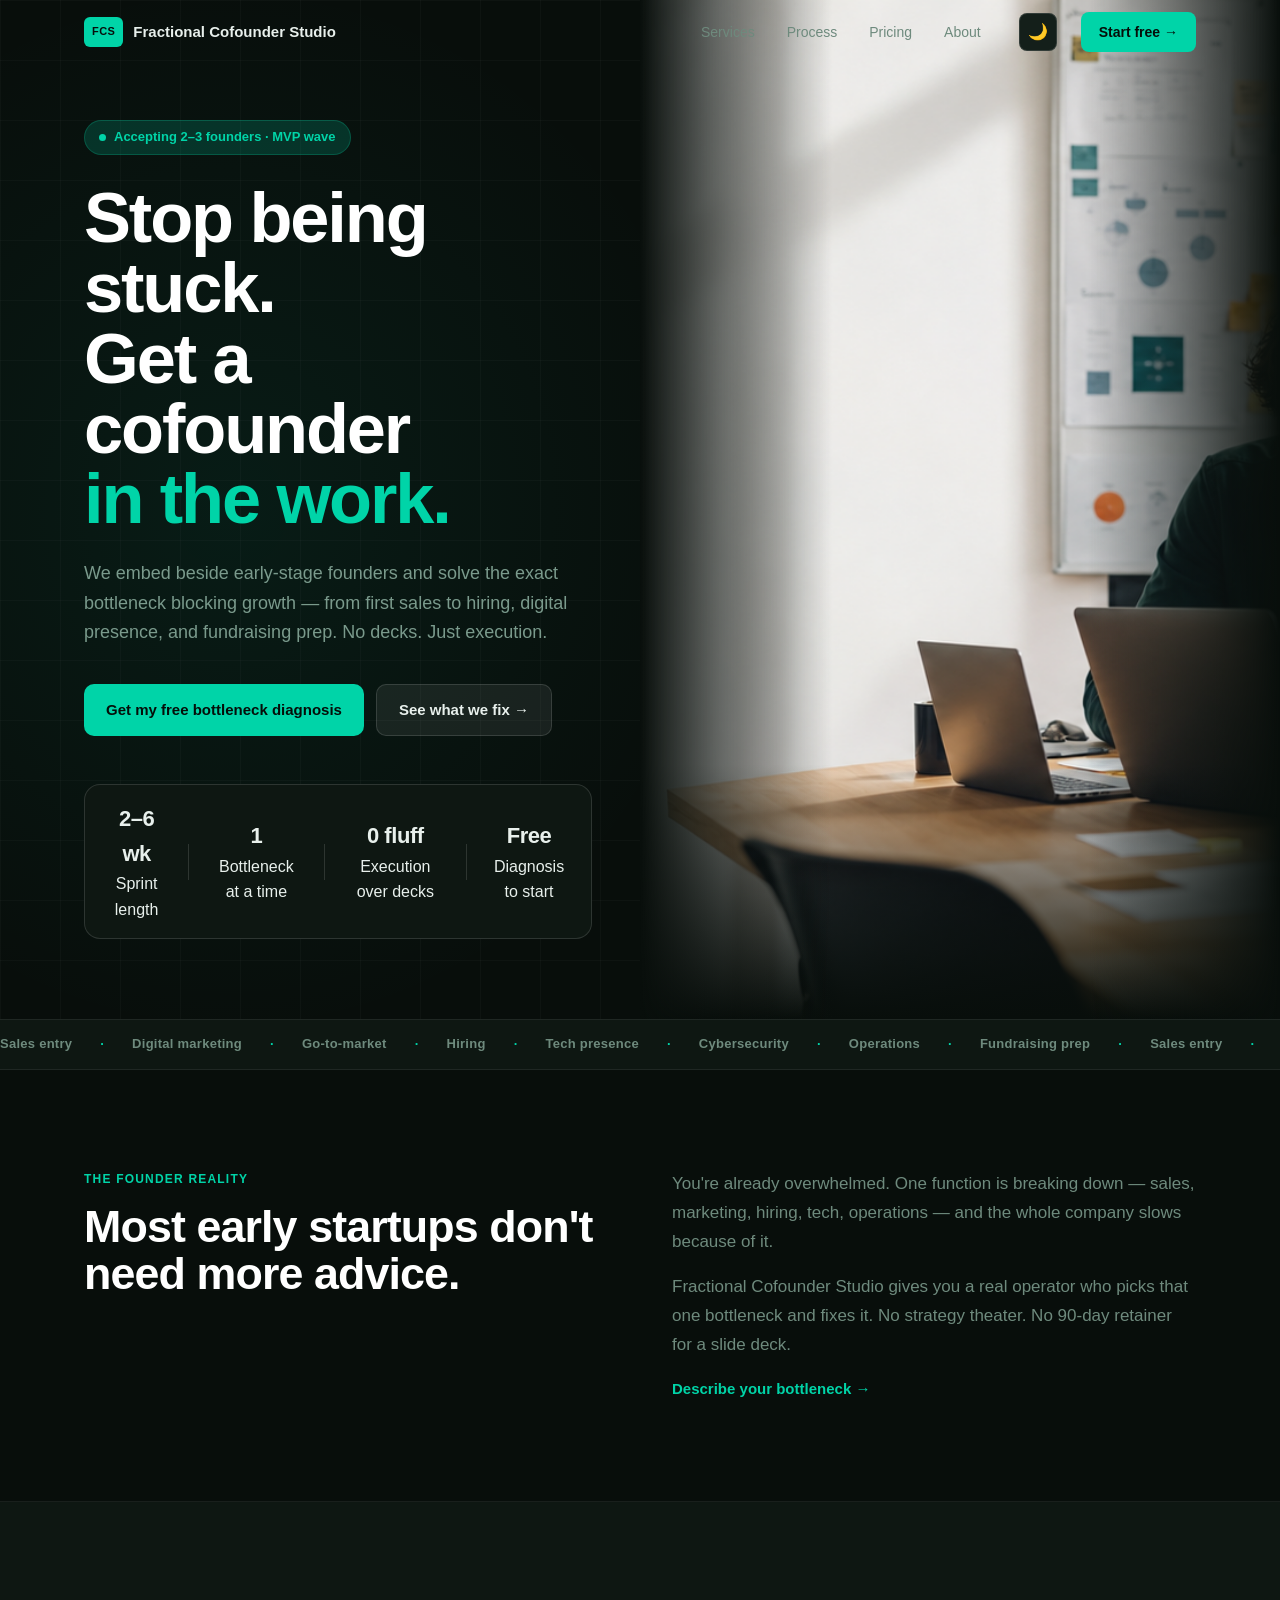
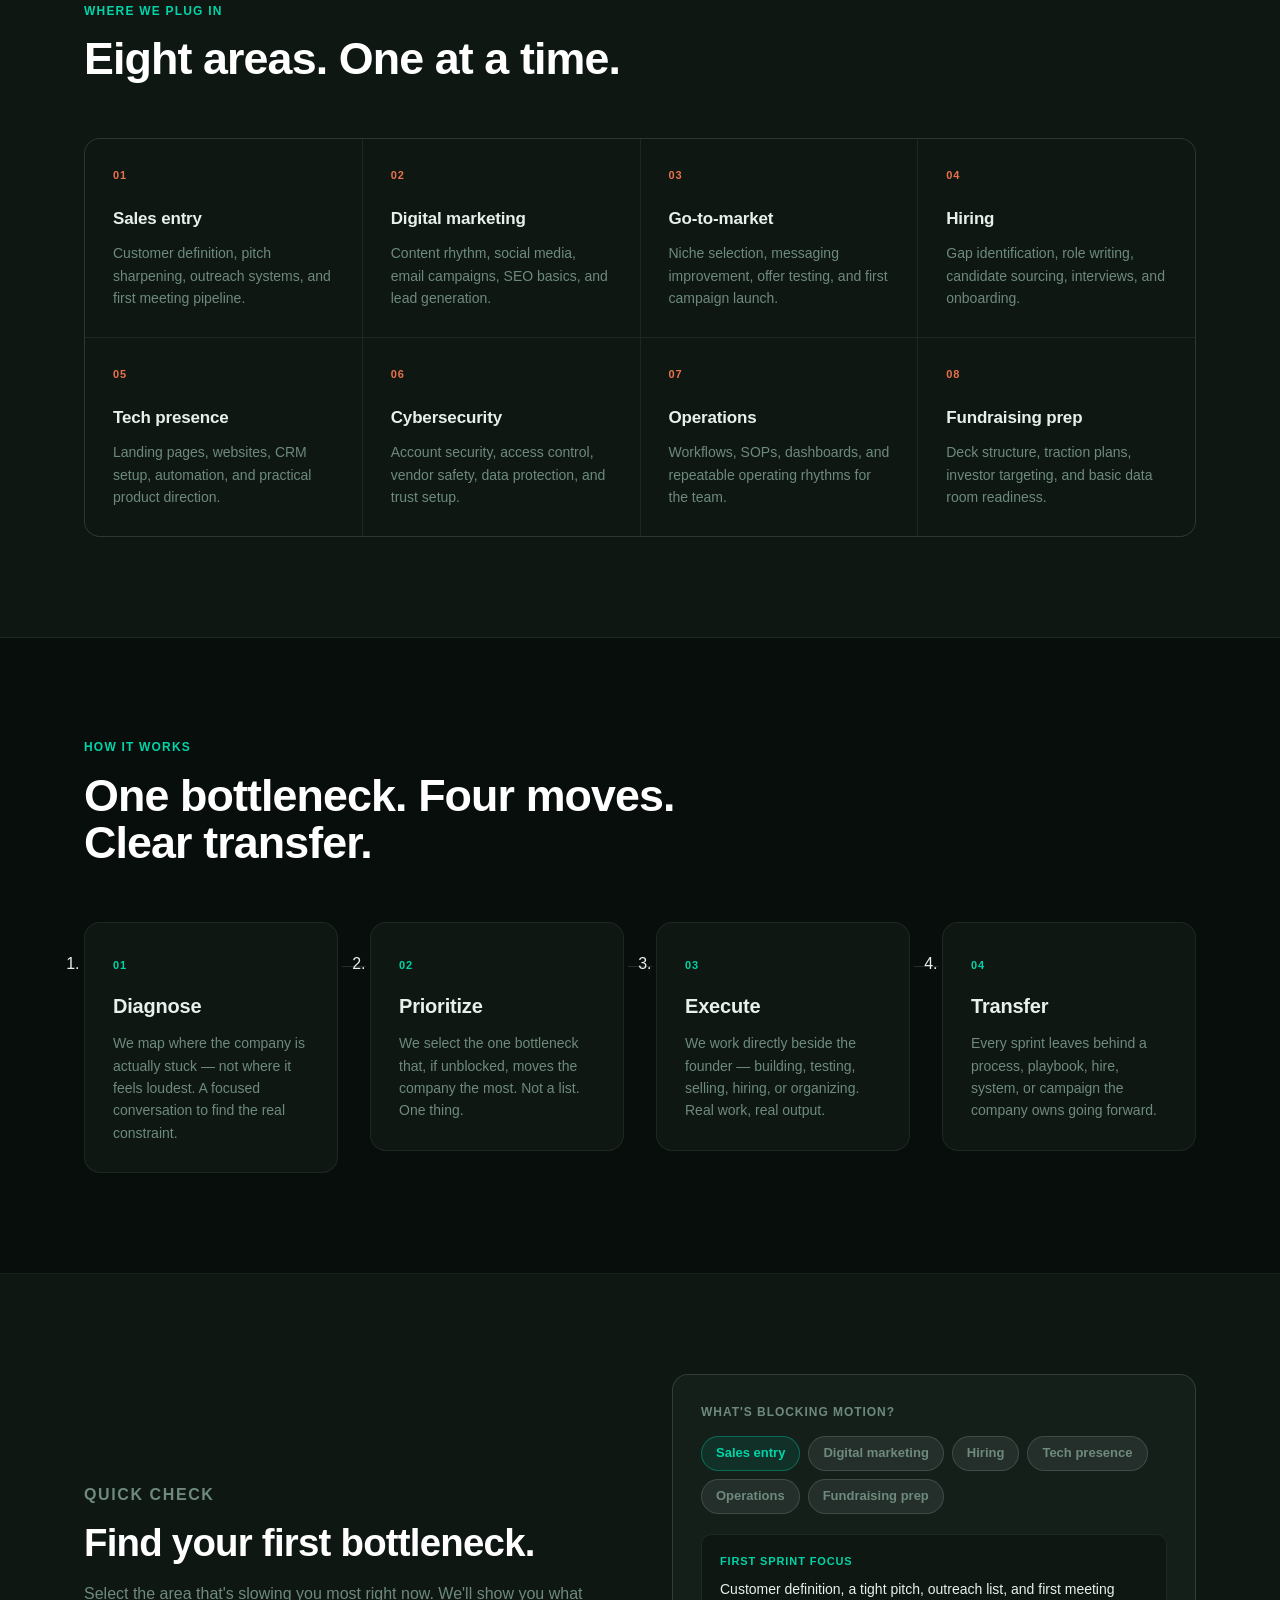
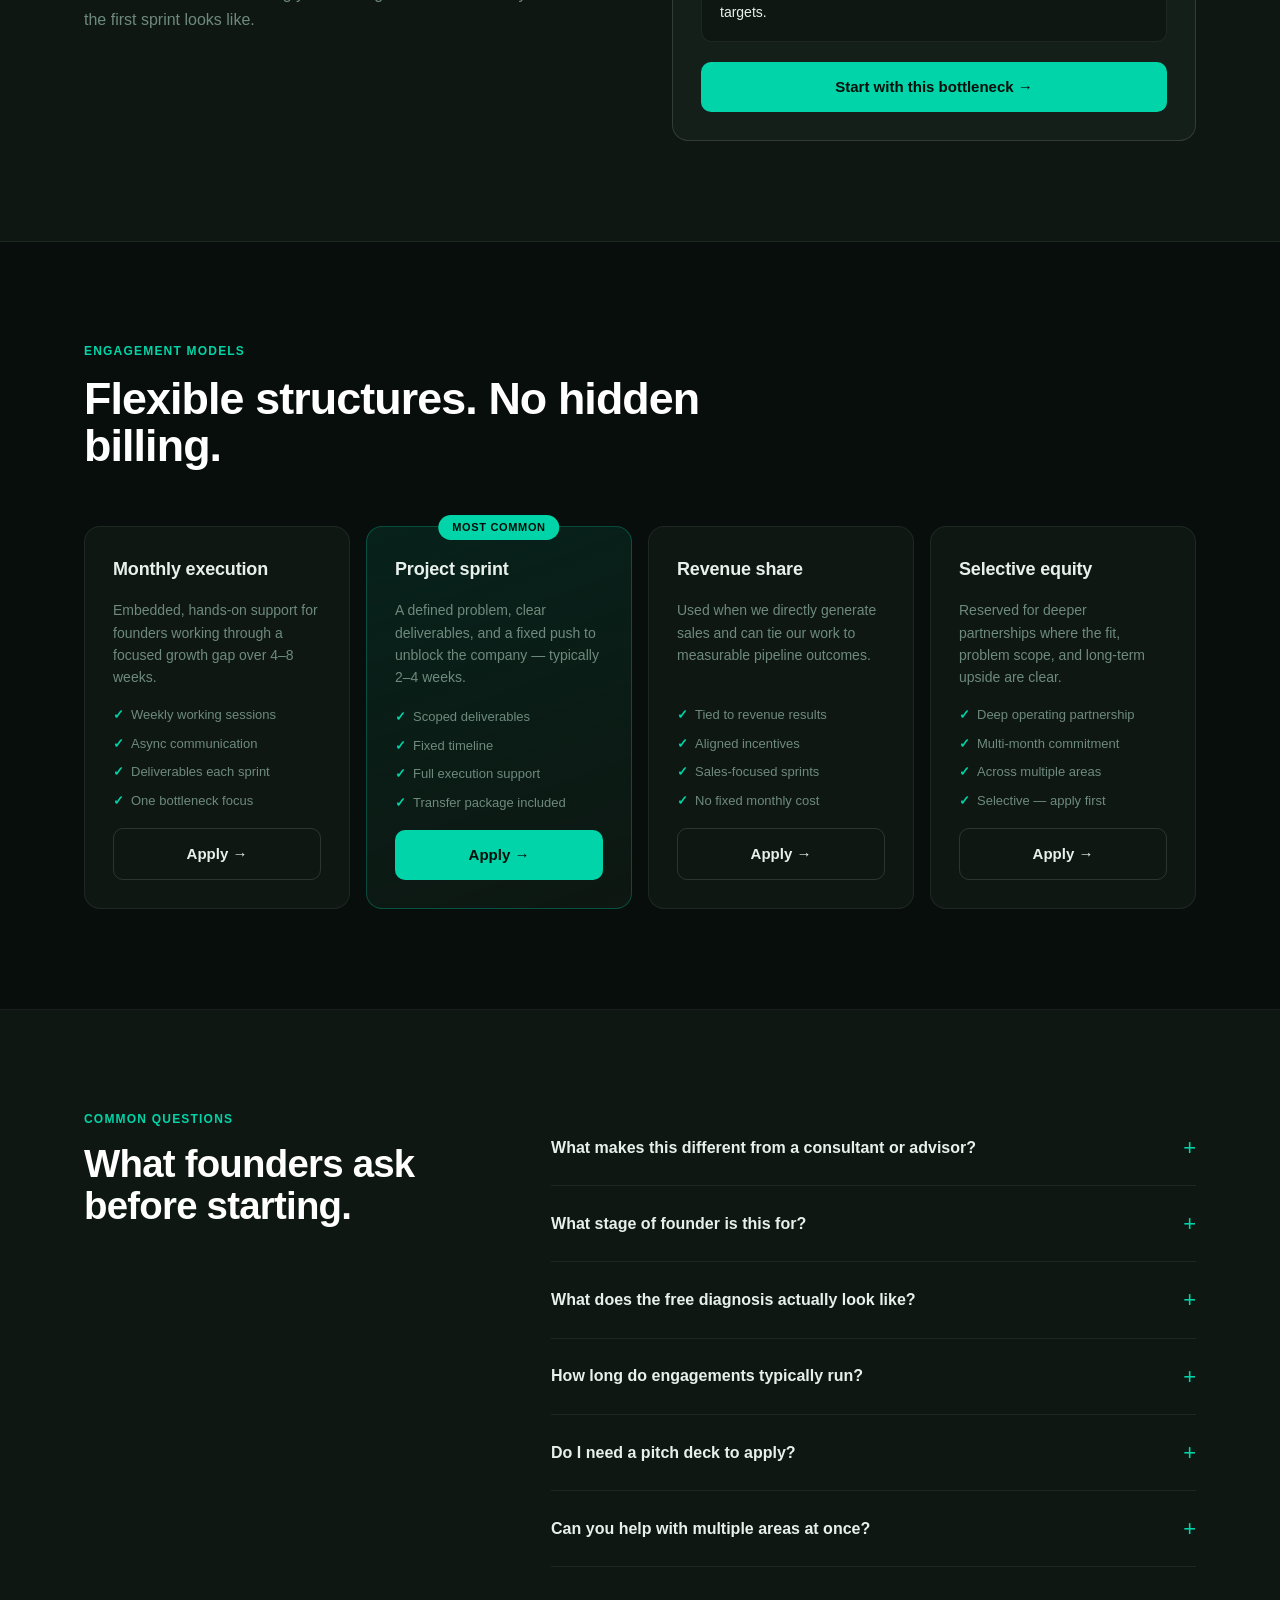
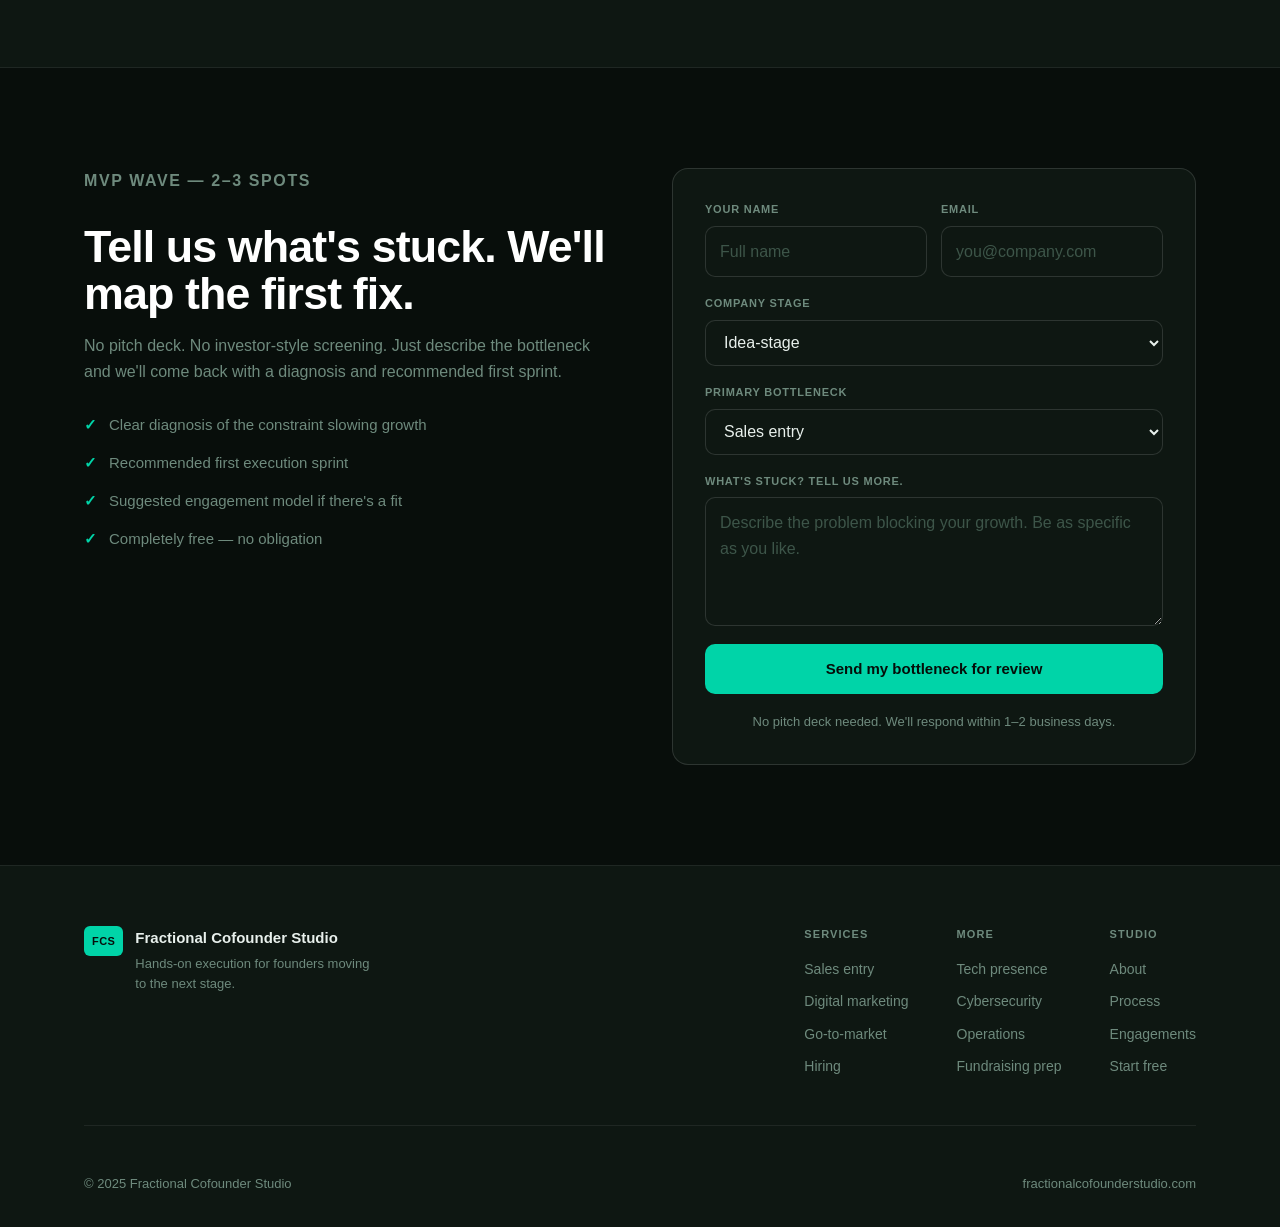
==== index.html @ 3fa6ebb7 "Initial launch: Fractional Cofounder Studio website Full site with dark/light theme, scroll animatio" ====
<!doctype html>
<html lang="en" data-theme="">
  <head>
    <meta charset="utf-8" />
    <meta name="viewport" content="width=device-width, initial-scale=1" />
    <title>Fractional Cofounder Studio | Hands-On Startup Execution Partner</title>
    <meta name="description" content="Fractional Cofounder Studio helps idea-stage, pre-seed, and seed founders solve growth bottlenecks through hands-on execution in sales, marketing, hiring, tech, operations, cybersecurity, and fundraising." />
    <meta name="robots" content="index, follow" />
    <link rel="canonical" href="https://fractionalcofounderstudio.com/" />

    <!-- Security meta tags -->
    <meta http-equiv="X-Content-Type-Options" content="nosniff" />
    <meta name="referrer" content="strict-origin-when-cross-origin" />
    <meta http-equiv="Content-Security-Policy" content="
      default-src 'self';
      script-src 'self' 'unsafe-inline' https://www.googletagmanager.com https://www.google-analytics.com;
      style-src  'self' 'unsafe-inline' https://fonts.googleapis.com;
      font-src   'self' https://fonts.gstatic.com;
      img-src    'self' data: https://www.google-analytics.com;
      connect-src 'self' https://formspree.io https://www.google-analytics.com;
      frame-ancestors 'none';
    " />

    <!-- Open Graph -->
    <meta property="og:type"        content="website" />
    <meta property="og:title"       content="Fractional Cofounder Studio | Hands-On Startup Execution Partner" />
    <meta property="og:description" content="A temporary cofounder-style operator for early-stage founders who need hands-on help solving the bottleneck blocking growth." />
    <meta property="og:url"         content="https://fractionalcofounderstudio.com/" />
    <meta property="og:image"       content="https://fractionalcofounderstudio.com/assets/hero-founder-operator.png" />
    <meta name="twitter:card"       content="summary_large_image" />

    <!-- Google Analytics — replace G-XXXXXXXXXX with your Measurement ID -->
    <script async src="https://www.googletagmanager.com/gtag/js?id=G-XXXXXXXXXX"></script>
    <script>
      window.dataLayer = window.dataLayer || [];
      function gtag(){ dataLayer.push(arguments); }
      gtag("js", new Date());
      gtag("config", "G-XXXXXXXXXX", { anonymize_ip: true });
    </script>

    <link rel="preconnect" href="https://fonts.googleapis.com" />
    <link rel="preconnect" href="https://fonts.gstatic.com" crossorigin />
    <link href="https://fonts.googleapis.com/css2?family=Inter:wght@400;500;600;700;800;900&display=swap" rel="stylesheet" />
    <link rel="stylesheet" href="css/styles.css" />

    <!-- Structured data -->
    <script type="application/ld+json">
    {
      "@context": "https://schema.org",
      "@type": "ProfessionalService",
      "name": "Fractional Cofounder Studio",
      "description": "Hands-on execution partner for idea-stage, pre-seed, and seed-stage founders.",
      "url": "https://fractionalcofounderstudio.com/",
      "areaServed": "Global",
      "serviceType": ["Fractional cofounder support","Startup sales execution","Go-to-market strategy","Startup hiring support","Digital marketing","Startup operations","Fundraising preparation"]
    }
    </script>
  </head>
  <body>

    <!-- NAV -->
    <header class="nav" id="nav">
      <div class="nav-inner">
        <a class="logo" href="#top" aria-label="Fractional Cofounder Studio home">
          <span class="logo-mark" aria-hidden="true">FCS</span>
          <span class="logo-text">Fractional Cofounder Studio</span>
        </a>
        <nav class="nav-links" aria-label="Primary navigation">
          <a href="#services">Services</a>
          <a href="#process">Process</a>
          <a href="#pricing">Pricing</a>
          <a href="about.html">About</a>
        </nav>
        <button class="theme-toggle" id="theme-toggle" aria-label="Toggle dark/light mode" title="Toggle dark/light mode">
          <span class="theme-icon-dark" aria-hidden="true">🌙</span>
          <span class="theme-icon-light" aria-hidden="true">☀️</span>
        </button>
        <a class="nav-cta" href="#intake">Start free →</a>
        <button class="burger" aria-label="Open menu" aria-expanded="false" aria-controls="drawer">
          <span></span><span></span>
        </button>
      </div>
    </header>

    <nav class="drawer" id="drawer" aria-label="Mobile navigation">
      <a href="#services">Services</a>
      <a href="#process">Process</a>
      <a href="#pricing">Pricing</a>
      <a href="about.html">About</a>
      <a href="#intake" class="drawer-cta">Get free diagnosis →</a>
    </nav>

    <main id="top">

      <!-- HERO -->
      <section class="hero">
        <div class="hero-bg" aria-hidden="true"></div>
        <div class="hero-grid-lines" aria-hidden="true"></div>
        <div class="hero-inner">
          <div class="hero-badge reveal">
            <span class="badge-dot" aria-hidden="true"></span>
            Accepting 2–3 founders · MVP wave
          </div>
          <h1 class="hero-h1 reveal">
            Stop being stuck.<br />
            Get a cofounder<br />
            <span class="h1-accent">in the work.</span>
          </h1>
          <p class="hero-sub reveal">
            We embed beside early-stage founders and solve the exact bottleneck blocking growth — from first sales to hiring, digital presence, and fundraising prep. No decks. Just execution.
          </p>
          <div class="hero-actions reveal">
            <a class="btn btn-primary" href="#intake">Get my free bottleneck diagnosis</a>
            <a class="btn btn-ghost" href="#services">See what we fix →</a>
          </div>
          <dl class="hero-stats reveal">
            <div class="stat">
              <dt><strong>2–6 wk</strong></dt>
              <dd>Sprint length</dd>
            </div>
            <div class="stat-divider" aria-hidden="true"></div>
            <div class="stat">
              <dt><strong>1</strong></dt>
              <dd>Bottleneck at a time</dd>
            </div>
            <div class="stat-divider" aria-hidden="true"></div>
            <div class="stat">
              <dt><strong>0 fluff</strong></dt>
              <dd>Execution over decks</dd>
            </div>
            <div class="stat-divider" aria-hidden="true"></div>
            <div class="stat">
              <dt><strong>Free</strong></dt>
              <dd>Diagnosis to start</dd>
            </div>
          </dl>
        </div>
        <div class="hero-image-panel">
          <img src="assets/hero-founder-operator.png" alt="Two founders working together at a laptop" width="900" height="600" loading="eager" />
          <div class="image-overlay" aria-hidden="true"></div>
        </div>
      </section>

      <!-- TICKER -->
      <div class="ticker-wrap" aria-hidden="true">
        <div class="ticker">
          <span>Sales entry</span><span class="ticker-dot">·</span>
          <span>Digital marketing</span><span class="ticker-dot">·</span>
          <span>Go-to-market</span><span class="ticker-dot">·</span>
          <span>Hiring</span><span class="ticker-dot">·</span>
          <span>Tech presence</span><span class="ticker-dot">·</span>
          <span>Cybersecurity</span><span class="ticker-dot">·</span>
          <span>Operations</span><span class="ticker-dot">·</span>
          <span>Fundraising prep</span><span class="ticker-dot">·</span>
          <span>Sales entry</span><span class="ticker-dot">·</span>
          <span>Digital marketing</span><span class="ticker-dot">·</span>
          <span>Go-to-market</span><span class="ticker-dot">·</span>
          <span>Hiring</span><span class="ticker-dot">·</span>
          <span>Tech presence</span><span class="ticker-dot">·</span>
          <span>Cybersecurity</span><span class="ticker-dot">·</span>
          <span>Operations</span><span class="ticker-dot">·</span>
          <span>Fundraising prep</span><span class="ticker-dot">·</span>
        </div>
      </div>

      <!-- PROBLEM -->
      <section class="problem" aria-labelledby="problem-heading">
        <div class="container">
          <div class="problem-layout">
            <div class="problem-left reveal">
              <p class="label">The founder reality</p>
              <h2 id="problem-heading">Most early startups don't need more advice.</h2>
            </div>
            <div class="problem-right reveal">
              <p>You're already overwhelmed. One function is breaking down — sales, marketing, hiring, tech, operations — and the whole company slows because of it.</p>
              <p>Fractional Cofounder Studio gives you a real operator who picks that one bottleneck and fixes it. No strategy theater. No 90-day retainer for a slide deck.</p>
              <div class="problem-cta">
                <a href="#intake" class="link-arrow">Describe your bottleneck →</a>
              </div>
            </div>
          </div>
        </div>
      </section>

      <!-- SERVICES -->
      <section class="services" id="services" aria-labelledby="services-heading">
        <div class="container">
          <div class="section-head reveal">
            <p class="label">Where we plug in</p>
            <h2 id="services-heading">Eight areas. One at a time.</h2>
          </div>
          <div class="services-grid">
            <article class="svc-card reveal">
              <div class="svc-num" aria-hidden="true">01</div>
              <h3>Sales entry</h3>
              <p>Customer definition, pitch sharpening, outreach systems, and first meeting pipeline.</p>
            </article>
            <article class="svc-card reveal">
              <div class="svc-num" aria-hidden="true">02</div>
              <h3>Digital marketing</h3>
              <p>Content rhythm, social media, email campaigns, SEO basics, and lead generation.</p>
            </article>
            <article class="svc-card reveal">
              <div class="svc-num" aria-hidden="true">03</div>
              <h3>Go-to-market</h3>
              <p>Niche selection, messaging improvement, offer testing, and first campaign launch.</p>
            </article>
            <article class="svc-card reveal">
              <div class="svc-num" aria-hidden="true">04</div>
              <h3>Hiring</h3>
              <p>Gap identification, role writing, candidate sourcing, interviews, and onboarding.</p>
            </article>
            <article class="svc-card reveal">
              <div class="svc-num" aria-hidden="true">05</div>
              <h3>Tech presence</h3>
              <p>Landing pages, websites, CRM setup, automation, and practical product direction.</p>
            </article>
            <article class="svc-card reveal">
              <div class="svc-num" aria-hidden="true">06</div>
              <h3>Cybersecurity</h3>
              <p>Account security, access control, vendor safety, data protection, and trust setup.</p>
            </article>
            <article class="svc-card reveal">
              <div class="svc-num" aria-hidden="true">07</div>
              <h3>Operations</h3>
              <p>Workflows, SOPs, dashboards, and repeatable operating rhythms for the team.</p>
            </article>
            <article class="svc-card reveal">
              <div class="svc-num" aria-hidden="true">08</div>
              <h3>Fundraising prep</h3>
              <p>Deck structure, traction plans, investor targeting, and basic data room readiness.</p>
            </article>
          </div>
        </div>
      </section>

      <!-- PROCESS -->
      <section class="process" id="process" aria-labelledby="process-heading">
        <div class="container">
          <div class="section-head reveal">
            <p class="label">How it works</p>
            <h2 id="process-heading">One bottleneck. Four moves. Clear transfer.</h2>
          </div>
          <ol class="process-steps" aria-label="Our four-step process">
            <li class="process-step reveal">
              <div class="step-number" aria-hidden="true">01</div>
              <div class="step-content">
                <h3>Diagnose</h3>
                <p>We map where the company is actually stuck — not where it feels loudest. A focused conversation to find the real constraint.</p>
              </div>
            </li>
            <li class="step-connector reveal" aria-hidden="true"></li>
            <li class="process-step reveal">
              <div class="step-number" aria-hidden="true">02</div>
              <div class="step-content">
                <h3>Prioritize</h3>
                <p>We select the one bottleneck that, if unblocked, moves the company the most. Not a list. One thing.</p>
              </div>
            </li>
            <li class="step-connector reveal" aria-hidden="true"></li>
            <li class="process-step reveal">
              <div class="step-number" aria-hidden="true">03</div>
              <div class="step-content">
                <h3>Execute</h3>
                <p>We work directly beside the founder — building, testing, selling, hiring, or organizing. Real work, real output.</p>
              </div>
            </li>
            <li class="step-connector reveal" aria-hidden="true"></li>
            <li class="process-step reveal">
              <div class="step-number" aria-hidden="true">04</div>
              <div class="step-content">
                <h3>Transfer</h3>
                <p>Every sprint leaves behind a process, playbook, hire, system, or campaign the company owns going forward.</p>
              </div>
            </li>
          </ol>
        </div>
      </section>

      <!-- DIAGNOSTIC WIDGET -->
      <section class="diagnostic" aria-labelledby="diagnostic-heading">
        <div class="container">
          <div class="diagnostic-layout">
            <div class="diagnostic-copy reveal">
              <p class="label">Quick check</p>
              <h2 id="diagnostic-heading">Find your first bottleneck.</h2>
              <p>Select the area that's slowing you most right now. We'll show you what the first sprint looks like.</p>
            </div>
            <div class="diagnostic-widget reveal">
              <p class="widget-label" id="widget-label">What's blocking motion?</p>
              <div class="widget-options" id="widget-options" role="group" aria-labelledby="widget-label">
                <button class="widget-opt active" data-key="Sales entry">Sales entry</button>
                <button class="widget-opt" data-key="Digital marketing">Digital marketing</button>
                <button class="widget-opt" data-key="Hiring">Hiring</button>
                <button class="widget-opt" data-key="Tech presence">Tech presence</button>
                <button class="widget-opt" data-key="Operations">Operations</button>
                <button class="widget-opt" data-key="Fundraising prep">Fundraising prep</button>
              </div>
              <div class="widget-result" aria-live="polite">
                <div class="result-label">First sprint focus</div>
                <div class="result-text" id="result-text">Customer definition, a tight pitch, outreach list, and first meeting targets.</div>
              </div>
              <a class="btn btn-primary btn-full" href="#intake">Start with this bottleneck →</a>
            </div>
          </div>
        </div>
      </section>

      <!-- PRICING -->
      <section class="pricing" id="pricing" aria-labelledby="pricing-heading">
        <div class="container">
          <div class="section-head reveal">
            <p class="label">Engagement models</p>
            <h2 id="pricing-heading">Flexible structures. No hidden billing.</h2>
          </div>
          <div class="pricing-grid">
            <article class="price-card reveal">
              <div class="price-tag">Monthly execution</div>
              <p>Embedded, hands-on support for founders working through a focused growth gap over 4–8 weeks.</p>
              <ul class="price-list">
                <li>Weekly working sessions</li>
                <li>Async communication</li>
                <li>Deliverables each sprint</li>
                <li>One bottleneck focus</li>
              </ul>
              <a href="#intake" class="btn btn-outline btn-full">Apply →</a>
            </article>
            <article class="price-card price-card-featured reveal">
              <div class="price-badge">Most common</div>
              <div class="price-tag">Project sprint</div>
              <p>A defined problem, clear deliverables, and a fixed push to unblock the company — typically 2–4 weeks.</p>
              <ul class="price-list">
                <li>Scoped deliverables</li>
                <li>Fixed timeline</li>
                <li>Full execution support</li>
                <li>Transfer package included</li>
              </ul>
              <a href="#intake" class="btn btn-primary btn-full">Apply →</a>
            </article>
            <article class="price-card reveal">
              <div class="price-tag">Revenue share</div>
              <p>Used when we directly generate sales and can tie our work to measurable pipeline outcomes.</p>
              <ul class="price-list">
                <li>Tied to revenue results</li>
                <li>Aligned incentives</li>
                <li>Sales-focused sprints</li>
                <li>No fixed monthly cost</li>
              </ul>
              <a href="#intake" class="btn btn-outline btn-full">Apply →</a>
            </article>
            <article class="price-card reveal">
              <div class="price-tag">Selective equity</div>
              <p>Reserved for deeper partnerships where the fit, problem scope, and long-term upside are clear.</p>
              <ul class="price-list">
                <li>Deep operating partnership</li>
                <li>Multi-month commitment</li>
                <li>Across multiple areas</li>
                <li>Selective — apply first</li>
              </ul>
              <a href="#intake" class="btn btn-outline btn-full">Apply →</a>
            </article>
          </div>
        </div>
      </section>

      <!-- FAQ -->
      <section class="faq" aria-labelledby="faq-heading">
        <div class="container faq-inner">
          <div class="faq-head reveal">
            <p class="label">Common questions</p>
            <h2 id="faq-heading">What founders ask before starting.</h2>
          </div>
          <div class="faq-list reveal">
            <details class="faq-item">
              <summary>What makes this different from a consultant or advisor?</summary>
              <div class="faq-body">Advisors give input. Consultants write reports. We do the work — directly beside the founder. Every engagement ends with something built, hired, launched, or systematized. Not a deck. Not a list of recommendations.</div>
            </details>
            <details class="faq-item">
              <summary>What stage of founder is this for?</summary>
              <div class="faq-body">Idea-stage, pre-seed, and early seed. If you're overwhelmed, carrying too many company functions, or watching one unresolved problem slow everything down — this is built for you.</div>
            </details>
            <details class="faq-item">
              <summary>What does the free diagnosis actually look like?</summary>
              <div class="faq-body">You fill out the intake form describing what's stuck. We review it and come back with a clear picture of the bottleneck, the first sprint we'd run, and the engagement model that fits — at no cost, no pressure.</div>
            </details>
            <details class="faq-item">
              <summary>How long do engagements typically run?</summary>
              <div class="faq-body">Most sprints are 2–6 weeks, focused on one bottleneck. Monthly engagements typically run 4–8 weeks. We don't push for longer contracts — the goal is to unblock you fast, transfer what we built, and leave you self-sufficient.</div>
            </details>
            <details class="faq-item">
              <summary>Do I need a pitch deck to apply?</summary>
              <div class="faq-body">No. A short description of what's stuck is all we need. We're not evaluating your company — we're evaluating whether we can actually help you move.</div>
            </details>
            <details class="faq-item">
              <summary>Can you help with multiple areas at once?</summary>
              <div class="faq-body">We work on one bottleneck at a time. Trying to fix everything simultaneously is part of what creates the stuck-ness most founders experience. Focus is the whole model.</div>
            </details>
          </div>
        </div>
      </section>

      <!-- INTAKE -->
      <section class="intake" id="intake" aria-labelledby="intake-heading">
        <div class="container">
          <div class="intake-layout">
            <div class="intake-copy reveal">
              <p class="label">MVP wave — 2–3 spots</p>
              <h2 id="intake-heading">Tell us what's stuck. We'll map the first fix.</h2>
              <p>No pitch deck. No investor-style screening. Just describe the bottleneck and we'll come back with a diagnosis and recommended first sprint.</p>
              <ul class="intake-bullets">
                <li><span class="bullet-icon" aria-hidden="true">✓</span> Clear diagnosis of the constraint slowing growth</li>
                <li><span class="bullet-icon" aria-hidden="true">✓</span> Recommended first execution sprint</li>
                <li><span class="bullet-icon" aria-hidden="true">✓</span> Suggested engagement model if there's a fit</li>
                <li><span class="bullet-icon" aria-hidden="true">✓</span> Completely free — no obligation</li>
              </ul>
            </div>
            <form class="intake-form reveal" id="intake-form" novalidate>
              <div class="form-row">
                <label>
                  <span>Your name</span>
                  <input type="text" name="name" placeholder="Full name" required minlength="2" maxlength="100" autocomplete="name" />
                </label>
                <label>
                  <span>Email</span>
                  <input type="email" name="email" placeholder="you@company.com" required maxlength="254" autocomplete="email" />
                </label>
              </div>
              <label>
                <span>Company stage</span>
                <select name="stage" autocomplete="off">
                  <option>Idea-stage</option>
                  <option>Pre-seed</option>
                  <option>Seed-stage</option>
                  <option>Other</option>
                </select>
              </label>
              <label>
                <span>Primary bottleneck</span>
                <select name="bottleneck" autocomplete="off">
                  <option>Sales entry</option>
                  <option>Digital marketing</option>
                  <option>Go-to-market</option>
                  <option>Hiring</option>
                  <option>Tech presence</option>
                  <option>Operations</option>
                  <option>Fundraising prep</option>
                  <option>Other / not sure</option>
                </select>
              </label>
              <label>
                <span>What's stuck? Tell us more.</span>
                <textarea name="stuck" rows="4" placeholder="Describe the problem blocking your growth. Be as specific as you like." required minlength="20" maxlength="2000"></textarea>
              </label>
              <!-- Honeypot — hidden from real users, catches bots -->
              <input type="text" name="_gotcha" style="display:none" tabindex="-1" autocomplete="off" />
              <button class="btn btn-primary btn-full" type="submit" id="form-submit">Send my bottleneck for review</button>
              <p class="form-note" id="form-status" role="status" aria-live="polite">No pitch deck needed. We'll respond within 1–2 business days.</p>
            </form>
          </div>
        </div>
      </section>

    </main>

    <!-- FOOTER -->
    <footer class="footer" aria-label="Site footer">
      <div class="footer-inner">
        <div class="footer-top">
          <div class="footer-brand">
            <span class="logo-mark" aria-hidden="true">FCS</span>
            <div>
              <div class="footer-name">Fractional Cofounder Studio</div>
              <div class="footer-tagline">Hands-on execution for founders moving to the next stage.</div>
            </div>
          </div>
          <nav class="footer-nav" aria-label="Footer navigation">
            <div class="footer-col">
              <p class="footer-col-head">Services</p>
              <a href="#services">Sales entry</a>
              <a href="#services">Digital marketing</a>
              <a href="#services">Go-to-market</a>
              <a href="#services">Hiring</a>
            </div>
            <div class="footer-col">
              <p class="footer-col-head">More</p>
              <a href="#services">Tech presence</a>
              <a href="#services">Cybersecurity</a>
              <a href="#services">Operations</a>
              <a href="#services">Fundraising prep</a>
            </div>
            <div class="footer-col">
              <p class="footer-col-head">Studio</p>
              <a href="about.html">About</a>
              <a href="#process">Process</a>
              <a href="#pricing">Engagements</a>
              <a href="#intake">Start free</a>
            </div>
          </nav>
        </div>
        <div class="footer-bottom">
          <span>© 2025 Fractional Cofounder Studio</span>
          <span>fractionalcofounderstudio.com</span>
        </div>
      </div>
    </footer>

    <script src="js/script.js"></script>
  </body>
</html>
---- css/styles.css ----
/* ── Reset ── */
*, *::before, *::after { box-sizing: border-box; margin: 0; padding: 0; }

/* ── Dark theme (default) ── */
:root {
  --bg:        #080e0b;
  --bg2:       #0e1712;
  --bg3:       #141f1a;
  --border:    rgba(255,255,255,0.07);
  --border2:   rgba(255,255,255,0.13);
  --text:      #e8f0ec;
  --muted:     #6e8a7d;
  --white:     #ffffff;
  --teal:      #00d4a8;
  --teal-dark: #00a882;
  --teal-dim:  rgba(0,212,168,0.1);
  --teal-pill: rgba(0,212,168,0.18);
  --green:     #7fc241;
  --coral:     #e8724e;
  --radius:    10px;
  --radius-lg: 16px;
  --ease:      cubic-bezier(0.4,0,0.2,1);
  --font:      "Inter","Segoe UI",Arial,sans-serif;
  --shadow:    0 24px 64px rgba(0,0,0,0.5);
  --shadow-sm: 0 4px 20px rgba(0,0,0,0.35);

  /* Nav */
  --nav-bg:    rgba(8,14,11,0.88);

  /* Hero */
  --hero-text: #ffffff;
  --hero-sub:  #7a9a8c;
  --grid-line: rgba(255,255,255,0.025);

  /* Ticker */
  --ticker-bg: #0e1712;

  /* Cards */
  --card-bg:   #0e1712;
  --card-hover:#141f1a;

  /* Inputs */
  --input-bg:  #0e1712;
  --input-text:#e8f0ec;
  --input-ph:  #3d5549;
}

/* ── Light theme ── */
[data-theme="light"] {
  --bg:        #f4f7f5;
  --bg2:       #ffffff;
  --bg3:       #eef2f0;
  --border:    rgba(0,0,0,0.08);
  --border2:   rgba(0,0,0,0.14);
  --text:      #0d1a14;
  --muted:     #5a7068;
  --white:     #0d1a14;
  --teal:      #00966e;
  --teal-dark: #007557;
  --teal-dim:  rgba(0,150,110,0.08);
  --teal-pill: rgba(0,150,110,0.12);
  --green:     #4a8a18;
  --coral:     #c4482e;
  --shadow:    0 24px 64px rgba(0,0,0,0.1);
  --shadow-sm: 0 4px 20px rgba(0,0,0,0.06);

  --nav-bg:    rgba(244,247,245,0.92);
  --hero-text: #0d1a14;
  --hero-sub:  #5a7068;
  --grid-line: rgba(0,0,0,0.04);

  --ticker-bg: #ffffff;
  --card-bg:   #ffffff;
  --card-hover:#f4f7f5;

  --input-bg:  #f4f7f5;
  --input-text:#0d1a14;
  --input-ph:  #9ab5ab;
}

html { scroll-behavior: smooth; font-size: 16px; }

body {
  background: var(--bg);
  color: var(--text);
  font-family: var(--font);
  line-height: 1.6;
  -webkit-font-smoothing: antialiased;
  overflow-x: hidden;
  transition: background 0.3s var(--ease), color 0.3s var(--ease);
}

a { color: inherit; text-decoration: none; }
button, input, select, textarea { font: inherit; }
img { display: block; max-width: 100%; }

/* ── Scroll reveal ── */
.reveal {
  opacity: 0;
  transform: translateY(32px);
  transition: opacity 0.65s var(--ease), transform 0.65s var(--ease);
}
.reveal.visible { opacity: 1; transform: none; }

/* ── Container ── */
.container { max-width: 1160px; margin: 0 auto; padding: 0 24px; }

/* ── Nav ── */
.nav {
  position: fixed;
  inset: 0 0 auto;
  z-index: 100;
  transition: background 0.3s, border-color 0.3s, box-shadow 0.3s;
  border-bottom: 1px solid transparent;
}
.nav.scrolled {
  background: var(--nav-bg);
  backdrop-filter: blur(22px);
  -webkit-backdrop-filter: blur(22px);
  border-color: var(--border);
  box-shadow: var(--shadow-sm);
}
.nav-inner {
  max-width: 1160px;
  margin: 0 auto;
  padding: 0 24px;
  height: 64px;
  display: flex;
  align-items: center;
  gap: 24px;
}
.logo { display: flex; align-items: center; gap: 10px; font-weight: 700; font-size: 15px; flex-shrink: 0; }
.logo-mark {
  background: var(--teal);
  color: var(--bg);
  font-size: 11px;
  font-weight: 900;
  letter-spacing: 0.04em;
  border-radius: 6px;
  padding: 0 8px;
  height: 30px;
  display: flex;
  align-items: center;
  transition: background 0.3s;
}
.logo-text { color: var(--text); transition: color 0.3s; }
.nav-links { display: flex; gap: 4px; margin-left: auto; }
.nav-links a {
  color: var(--muted);
  font-size: 14px;
  font-weight: 500;
  padding: 6px 14px;
  border-radius: 8px;
  transition: color 0.2s, background 0.2s;
}
.nav-links a:hover { color: var(--text); background: var(--border); }

/* ── Theme toggle ── */
.theme-toggle {
  background: var(--bg3);
  border: 1px solid var(--border2);
  border-radius: 8px;
  width: 38px;
  height: 38px;
  display: flex;
  align-items: center;
  justify-content: center;
  cursor: pointer;
  font-size: 16px;
  flex-shrink: 0;
  transition: background 0.2s, border-color 0.2s, transform 0.2s;
}
.theme-toggle:hover { background: var(--border2); transform: scale(1.08); }
.theme-icon-light { display: none; }
.theme-icon-dark  { display: block; }
[data-theme="light"] .theme-icon-light { display: block; }
[data-theme="light"] .theme-icon-dark  { display: none; }

.nav-cta {
  background: var(--teal);
  color: #050e09;
  font-size: 14px;
  font-weight: 700;
  padding: 9px 18px;
  border-radius: 8px;
  white-space: nowrap;
  transition: opacity 0.2s, transform 0.2s, background 0.3s;
}
.nav-cta:hover { opacity: 0.88; transform: translateY(-1px); }

.burger {
  display: none;
  flex-direction: column;
  gap: 5px;
  background: none;
  border: none;
  cursor: pointer;
  padding: 6px;
}
.burger span {
  display: block;
  width: 22px;
  height: 2px;
  background: var(--text);
  border-radius: 2px;
  transition: transform 0.25s, opacity 0.25s;
}
.burger[aria-expanded="true"] span:first-child { transform: translateY(7px) rotate(45deg); }
.burger[aria-expanded="true"] span:last-child  { transform: translateY(-7px) rotate(-45deg); }

/* ── Drawer ── */
.drawer {
  display: none;
  position: fixed;
  inset: 64px 0 0;
  background: var(--bg2);
  padding: 24px;
  flex-direction: column;
  gap: 4px;
  z-index: 99;
  border-top: 1px solid var(--border);
}
.drawer.open { display: flex; }
.drawer a {
  padding: 14px 16px;
  border-radius: var(--radius);
  color: var(--muted);
  font-size: 15px;
  font-weight: 500;
  transition: color 0.2s, background 0.2s;
}
.drawer a:hover { color: var(--text); background: var(--border); }
.drawer-cta { margin-top: 8px; background: var(--teal) !important; color: #050e09 !important; font-weight: 700 !important; text-align: center; border-radius: var(--radius); }

/* ── Buttons ── */
.btn {
  display: inline-flex;
  align-items: center;
  justify-content: center;
  font-weight: 700;
  font-size: 15px;
  border-radius: var(--radius);
  padding: 13px 22px;
  min-height: 48px;
  cursor: pointer;
  border: none;
  transition: opacity 0.2s, transform 0.2s, background 0.3s, color 0.3s;
}
.btn:hover { transform: translateY(-2px); }
.btn:active { transform: none; }
.btn-primary { background: var(--teal); color: #050e09; font-weight: 800; }
.btn-primary:hover { opacity: 0.88; }
.btn-ghost { background: var(--border); color: var(--text); border: 1px solid var(--border2); }
.btn-ghost:hover { background: var(--border2); }
.btn-outline { background: transparent; color: var(--text); border: 1px solid var(--border2); }
.btn-outline:hover { background: var(--border); }
.btn-full { width: 100%; }

/* ── Label ── */
.label {
  font-size: 12px;
  font-weight: 700;
  letter-spacing: 0.1em;
  text-transform: uppercase;
  color: var(--teal);
  margin-bottom: 14px;
  transition: color 0.3s;
}

/* ── HERO ── */
.hero {
  min-height: 100vh;
  display: grid;
  grid-template-columns: 1fr 1fr;
  position: relative;
  overflow: hidden;
}
.hero-bg {
  position: absolute;
  inset: 0;
  background: radial-gradient(ellipse 60% 80% at 18% 50%, rgba(0,212,168,0.07) 0%, transparent 65%);
  pointer-events: none;
  transition: background 0.3s;
}
[data-theme="light"] .hero-bg {
  background: radial-gradient(ellipse 60% 80% at 18% 50%, rgba(0,150,110,0.06) 0%, transparent 65%);
}
.hero-grid-lines {
  position: absolute;
  inset: 0;
  background-image:
    linear-gradient(var(--grid-line) 1px, transparent 1px),
    linear-gradient(90deg, var(--grid-line) 1px, transparent 1px);
  background-size: 60px 60px;
  pointer-events: none;
}
.hero-inner {
  display: flex;
  flex-direction: column;
  justify-content: center;
  padding: 120px max(24px, calc((100vw - 1160px)/2 + 24px)) 80px;
  padding-right: 48px;
  position: relative;
  z-index: 2;
}
.hero-badge {
  display: inline-flex;
  align-items: center;
  gap: 8px;
  background: var(--teal-pill);
  border: 1px solid rgba(0,212,168,0.22);
  border-radius: 100px;
  padding: 6px 14px;
  font-size: 13px;
  font-weight: 600;
  color: var(--teal);
  margin-bottom: 28px;
  width: fit-content;
  transition: background 0.3s, color 0.3s;
}
[data-theme="light"] .hero-badge { border-color: rgba(0,150,110,0.22); }
.badge-dot {
  width: 7px; height: 7px;
  background: var(--teal);
  border-radius: 50%;
  animation: pulse 2s infinite;
  flex-shrink: 0;
}
@keyframes pulse { 0%,100%{opacity:1;transform:scale(1)} 50%{opacity:0.5;transform:scale(0.82)} }

.hero-h1 {
  font-size: clamp(44px, 5.5vw, 76px);
  font-weight: 900;
  line-height: 1.0;
  letter-spacing: -0.03em;
  margin-bottom: 24px;
  color: var(--hero-text);
  transition: color 0.3s;
}
.h1-accent { color: var(--teal); }
.hero-sub {
  font-size: 18px;
  color: var(--hero-sub);
  max-width: 500px;
  line-height: 1.65;
  margin-bottom: 36px;
  transition: color 0.3s;
}
.hero-actions { display: flex; gap: 12px; flex-wrap: wrap; margin-bottom: 48px; }
.hero-stats {
  display: flex;
  align-items: center;
  border: 1px solid var(--border2);
  border-radius: var(--radius-lg);
  background: var(--bg2);
  padding: 16px 0;
  width: fit-content;
  transition: background 0.3s, border-color 0.3s;
}
.stat { padding: 0 24px; text-align: center; }
.stat strong { display: block; font-size: 22px; font-weight: 800; color: var(--text); letter-spacing: -0.02em; transition: color 0.3s; }
.stat span   { font-size: 12px; color: var(--muted); white-space: nowrap; }
.stat-divider { width: 1px; height: 36px; background: var(--border2); flex-shrink: 0; }
.hero-image-panel { position: relative; overflow: hidden; }
.hero-image-panel img { position: absolute; inset: 0; width: 100%; height: 100%; object-fit: cover; }
.image-overlay {
  position: absolute;
  inset: 0;
  background: linear-gradient(90deg, var(--bg) 0%, transparent 30%, transparent 70%, var(--bg) 100%),
              linear-gradient(0deg, var(--bg) 0%, transparent 25%);
  transition: background 0.3s;
}

/* ── Ticker ── */
.ticker-wrap {
  overflow: hidden;
  background: var(--ticker-bg);
  border-top: 1px solid var(--border);
  border-bottom: 1px solid var(--border);
  padding: 14px 0;
  transition: background 0.3s;
}
.ticker {
  display: flex;
  gap: 28px;
  white-space: nowrap;
  animation: ticker 30s linear infinite;
  width: max-content;
  font-size: 13px;
  font-weight: 600;
  color: var(--muted);
  letter-spacing: 0.02em;
}
.ticker-dot { color: var(--teal); }
@keyframes ticker { from{transform:translateX(0)} to{transform:translateX(-50%)} }

/* ── Problem ── */
.problem { padding: 100px 0; border-bottom: 1px solid var(--border); }
.problem-layout { display: grid; grid-template-columns: 1fr 1fr; gap: 64px; align-items: start; }
.problem-left h2 {
  font-size: clamp(32px, 3.5vw, 52px);
  font-weight: 800;
  line-height: 1.05;
  letter-spacing: -0.02em;
  color: var(--hero-text);
  transition: color 0.3s;
}
.problem-right p { color: var(--muted); font-size: 17px; line-height: 1.7; margin-bottom: 16px; }
.link-arrow { color: var(--teal); font-weight: 600; font-size: 15px; transition: opacity 0.2s; }
.link-arrow:hover { opacity: 0.75; }

/* ── Services ── */
.services { padding: 100px 0; background: var(--bg2); border-bottom: 1px solid var(--border); transition: background 0.3s; }
.section-head { margin-bottom: 56px; }
.section-head h2 {
  font-size: clamp(32px, 3.5vw, 52px);
  font-weight: 800;
  line-height: 1.05;
  letter-spacing: -0.02em;
  color: var(--hero-text);
  max-width: 640px;
  transition: color 0.3s;
}
.services-grid {
  display: grid;
  grid-template-columns: repeat(4, 1fr);
  gap: 1px;
  background: var(--border);
  border: 1px solid var(--border);
  border-radius: var(--radius-lg);
  overflow: hidden;
}
.svc-card { background: var(--card-bg); padding: 28px; transition: background 0.25s; }
.svc-card:hover { background: var(--card-hover); }
.svc-num { font-size: 11px; font-weight: 800; letter-spacing: 0.08em; color: var(--coral); margin-bottom: 20px; }
.svc-card h3 { font-size: 17px; font-weight: 700; color: var(--text); margin-bottom: 10px; letter-spacing: -0.01em; transition: color 0.3s; }
.svc-card p  { font-size: 14px; color: var(--muted); line-height: 1.6; margin: 0; }

/* ── Process ── */
.process { padding: 100px 0; border-bottom: 1px solid var(--border); }
.process-steps {
  display: grid;
  grid-template-columns: 1fr auto 1fr auto 1fr auto 1fr;
  align-items: start;
  margin-top: 56px;
}
.process-step {
  background: var(--bg2);
  border: 1px solid var(--border);
  border-radius: var(--radius-lg);
  padding: 28px;
  transition: border-color 0.25s, background 0.3s;
}
.process-step:hover { border-color: var(--teal); }
.step-number { font-size: 11px; font-weight: 800; letter-spacing: 0.08em; color: var(--teal); margin-bottom: 16px; }
.step-content h3 { font-size: 20px; font-weight: 700; color: var(--text); margin-bottom: 10px; letter-spacing: -0.01em; transition: color 0.3s; }
.step-content p  { font-size: 14px; color: var(--muted); line-height: 1.6; margin: 0; }
.step-connector { display: flex; align-items: flex-start; padding-top: 44px; width: 32px; justify-content: center; }
.step-connector::before { content: ""; display: block; width: 24px; height: 1px; background: var(--border2); }

/* ── Diagnostic ── */
.diagnostic { padding: 100px 0; background: var(--bg2); border-bottom: 1px solid var(--border); transition: background 0.3s; }
.diagnostic-layout { display: grid; grid-template-columns: 1fr 1fr; gap: 64px; align-items: center; }
.diagnostic-copy h2 {
  font-size: clamp(28px, 3vw, 44px);
  font-weight: 800;
  color: var(--hero-text);
  letter-spacing: -0.02em;
  line-height: 1.1;
  margin-bottom: 16px;
  transition: color 0.3s;
}
.diagnostic-copy p { color: var(--muted); font-size: 16px; line-height: 1.65; }
.diagnostic-widget {
  background: var(--bg3);
  border: 1px solid var(--border2);
  border-radius: var(--radius-lg);
  padding: 28px;
  transition: background 0.3s, border-color 0.3s;
}
.widget-label { font-size: 12px; font-weight: 700; letter-spacing: 0.08em; text-transform: uppercase; color: var(--muted); margin-bottom: 14px; }
.widget-options { display: flex; flex-wrap: wrap; gap: 8px; margin-bottom: 20px; }
.widget-opt {
  background: var(--border);
  border: 1px solid var(--border2);
  border-radius: 100px;
  color: var(--muted);
  font-size: 13px;
  font-weight: 600;
  padding: 6px 14px;
  cursor: pointer;
  transition: all 0.2s;
}
.widget-opt:hover, .widget-opt.active {
  background: var(--teal-dim);
  border-color: rgba(0,212,168,0.35);
  color: var(--teal);
}
[data-theme="light"] .widget-opt:hover,
[data-theme="light"] .widget-opt.active { border-color: rgba(0,150,110,0.35); }
.widget-result {
  background: var(--bg2);
  border: 1px solid var(--border);
  border-radius: var(--radius);
  padding: 18px;
  margin-bottom: 20px;
  min-height: 86px;
  transition: background 0.3s;
}
.result-label { font-size: 11px; font-weight: 700; letter-spacing: 0.08em; text-transform: uppercase; color: var(--teal); margin-bottom: 8px; }
.result-text  { font-size: 14px; color: var(--text); line-height: 1.6; transition: opacity 0.2s, color 0.3s; }

/* ── Pricing ── */
.pricing { padding: 100px 0; border-bottom: 1px solid var(--border); }
.pricing-grid { display: grid; grid-template-columns: repeat(4, 1fr); gap: 16px; margin-top: 56px; }
.price-card {
  background: var(--bg2);
  border: 1px solid var(--border);
  border-radius: var(--radius-lg);
  padding: 28px;
  display: flex;
  flex-direction: column;
  gap: 16px;
  transition: border-color 0.25s, transform 0.25s, background 0.3s;
  position: relative;
}
.price-card:hover { border-color: var(--border2); transform: translateY(-3px); }
.price-card-featured { border-color: rgba(0,212,168,0.28); background: linear-gradient(160deg, var(--teal-dim), var(--bg2)); }
[data-theme="light"] .price-card-featured { border-color: rgba(0,150,110,0.28); }
.price-card-featured:hover { border-color: rgba(0,212,168,0.5); }
[data-theme="light"] .price-card-featured:hover { border-color: rgba(0,150,110,0.5); }
.price-badge {
  position: absolute;
  top: -12px; left: 50%;
  transform: translateX(-50%);
  background: var(--teal);
  color: #050e09;
  font-size: 11px;
  font-weight: 800;
  letter-spacing: 0.06em;
  text-transform: uppercase;
  padding: 4px 14px;
  border-radius: 100px;
  white-space: nowrap;
}
.price-tag { font-size: 18px; font-weight: 700; color: var(--text); letter-spacing: -0.01em; transition: color 0.3s; }
.price-card > p { font-size: 14px; color: var(--muted); line-height: 1.6; flex: 1; }
.price-list { list-style: none; display: flex; flex-direction: column; gap: 8px; }
.price-list li { font-size: 13px; color: var(--muted); padding-left: 18px; position: relative; }
.price-list li::before { content: "✓"; position: absolute; left: 0; color: var(--teal); font-weight: 700; }

/* ── FAQ ── */
.faq { padding: 100px 0; background: var(--bg2); border-bottom: 1px solid var(--border); transition: background 0.3s; }
.faq-inner { display: grid; grid-template-columns: 1fr 1.6fr; gap: 64px; align-items: start; }
.faq-head h2 {
  font-size: clamp(28px, 3vw, 44px);
  font-weight: 800;
  color: var(--hero-text);
  letter-spacing: -0.02em;
  line-height: 1.1;
  transition: color 0.3s;
}
.faq-list { display: flex; flex-direction: column; }
.faq-item { border-bottom: 1px solid var(--border); }
.faq-item summary {
  list-style: none;
  cursor: pointer;
  padding: 20px 0;
  font-size: 16px;
  font-weight: 600;
  color: var(--text);
  display: flex;
  justify-content: space-between;
  align-items: center;
  gap: 16px;
  transition: color 0.2s;
  user-select: none;
}
.faq-item summary::-webkit-details-marker { display: none; }
.faq-item summary:hover { color: var(--teal); }
.faq-item summary::after {
  content: "+";
  font-size: 22px;
  font-weight: 300;
  color: var(--teal);
  flex-shrink: 0;
  transition: transform 0.25s;
}
.faq-item[open] summary::after { transform: rotate(45deg); }
.faq-body { font-size: 15px; color: var(--muted); line-height: 1.7; padding: 0 0 20px; }

/* ── Intake ── */
.intake { padding: 100px 0; }
.intake-layout { display: grid; grid-template-columns: 1fr 1fr; gap: 64px; align-items: start; }
.intake-copy h2 {
  font-size: clamp(32px, 3.5vw, 52px);
  font-weight: 800;
  color: var(--hero-text);
  letter-spacing: -0.02em;
  line-height: 1.05;
  margin-bottom: 16px;
  transition: color 0.3s;
}
.intake-copy > p { color: var(--muted); font-size: 16px; line-height: 1.65; margin-bottom: 28px; }
.intake-bullets { list-style: none; display: flex; flex-direction: column; gap: 14px; }
.intake-bullets li { display: flex; align-items: center; gap: 12px; font-size: 15px; color: var(--muted); }
.bullet-icon { color: var(--teal); font-weight: 700; flex-shrink: 0; }
.intake-form {
  background: var(--bg2);
  border: 1px solid var(--border2);
  border-radius: var(--radius-lg);
  padding: 32px;
  display: flex;
  flex-direction: column;
  gap: 18px;
  transition: background 0.3s, border-color 0.3s;
}
.form-row { display: grid; grid-template-columns: 1fr 1fr; gap: 14px; }
.intake-form label { display: flex; flex-direction: column; gap: 7px; }
.intake-form label span {
  font-size: 11px;
  font-weight: 700;
  letter-spacing: 0.07em;
  text-transform: uppercase;
  color: var(--muted);
}
.intake-form input,
.intake-form select,
.intake-form textarea {
  background: var(--input-bg);
  border: 1px solid var(--border2);
  border-radius: var(--radius);
  color: var(--input-text);
  padding: 12px 14px;
  min-height: 46px;
  width: 100%;
  transition: border-color 0.2s, box-shadow 0.2s, background 0.3s, color 0.3s;
}
.intake-form input::placeholder,
.intake-form textarea::placeholder { color: var(--input-ph); }
.intake-form input:focus,
.intake-form select:focus,
.intake-form textarea:focus {
  outline: none;
  border-color: var(--teal);
  box-shadow: 0 0 0 3px var(--teal-dim);
}
.intake-form textarea { resize: vertical; }
.form-note { font-size: 13px; color: var(--muted); text-align: center; }
.form-note.success { color: var(--teal); font-weight: 600; }
.form-note.error   { color: var(--coral); font-weight: 600; }

/* ── Footer ── */
.footer { background: var(--bg2); border-top: 1px solid var(--border); padding: 60px 0 32px; transition: background 0.3s; }
.footer-inner { max-width: 1160px; margin: 0 auto; padding: 0 24px; }
.footer-top {
  display: flex;
  justify-content: space-between;
  gap: 48px;
  margin-bottom: 48px;
  padding-bottom: 48px;
  border-bottom: 1px solid var(--border);
}
.footer-brand { display: flex; align-items: flex-start; gap: 12px; flex-shrink: 0; }
.footer-name { font-weight: 700; font-size: 15px; color: var(--text); margin-bottom: 4px; transition: color 0.3s; }
.footer-tagline { font-size: 13px; color: var(--muted); max-width: 240px; line-height: 1.5; }
.footer-nav { display: flex; gap: 48px; }
.footer-col { display: flex; flex-direction: column; gap: 10px; }
.footer-col-head { font-size: 11px; font-weight: 800; letter-spacing: 0.1em; text-transform: uppercase; color: var(--muted); margin-bottom: 4px; }
.footer-col a { font-size: 14px; color: var(--muted); transition: color 0.2s; }
.footer-col a:hover { color: var(--text); }
.footer-bottom { display: flex; justify-content: space-between; font-size: 13px; color: var(--muted); }

/* ── Responsive ── */
@media (max-width: 1024px) {
  .hero { grid-template-columns: 1fr; min-height: auto; }
  .hero-inner { padding: 120px 24px 60px; }
  .hero-image-panel { height: 400px; }
  .services-grid { grid-template-columns: repeat(2, 1fr); }
  .process-steps { grid-template-columns: 1fr; gap: 16px; }
  .step-connector { display: none; }
  .pricing-grid { grid-template-columns: repeat(2, 1fr); }
  .faq-inner { grid-template-columns: 1fr; gap: 40px; }
  .footer-top { flex-direction: column; gap: 32px; }
}

@media (max-width: 768px) {
  .nav-links, .nav-cta { display: none; }
  .burger { display: flex; }
  .problem-layout,
  .diagnostic-layout,
  .intake-layout { grid-template-columns: 1fr; gap: 40px; }
  .form-row { grid-template-columns: 1fr; }
  .hero-stats { flex-wrap: wrap; width: 100%; }
  .stat { flex: 1; min-width: 120px; }
  .stat-divider { display: none; }
  .footer-nav { flex-direction: column; gap: 24px; }
}

@media (max-width: 640px) {
  .services-grid { grid-template-columns: 1fr; }
  .pricing-grid { grid-template-columns: 1fr; }
  .hero-h1 { font-size: 40px; }
  .hero-actions { flex-direction: column; }
  .hero-actions .btn { width: 100%; }
  .intake-form { padding: 24px 18px; }
  .theme-toggle { display: flex; }
}

/* ── About page ── */
.about-hero {
  padding-top: 110px;
  background: var(--bg2);
  border-bottom: 1px solid var(--border);
  transition: background 0.3s;
}
.about-hero .container { padding-top: 56px; padding-bottom: 64px; }
.about-body { max-width: 760px; }
.about-lead { font-size: 20px; color: var(--muted); line-height: 1.65; margin-top: 20px; }
.about-story, .about-services { padding: 100px 0; border-bottom: 1px solid var(--border); }
.about-story p, .about-founder p { color: var(--muted); font-size: 16px; line-height: 1.7; margin-bottom: 14px; }
.about-grid { display: grid; grid-template-columns: 1fr 1fr; gap: 56px; align-items: start; }
.about-grid h2 {
  font-size: clamp(26px, 3vw, 40px);
  font-weight: 800;
  color: var(--hero-text);
  letter-spacing: -0.02em;
  line-height: 1.1;
  margin-bottom: 18px;
  transition: color 0.3s;
}
.about-values { list-style: none; display: flex; flex-direction: column; gap: 22px; }
.about-values li { padding-left: 18px; border-left: 2px solid var(--teal); }
.about-values li strong { display: block; font-size: 16px; font-weight: 700; color: var(--text); margin-bottom: 3px; transition: color 0.3s; }
.about-values li span { font-size: 14px; color: var(--muted); line-height: 1.55; }
.about-founder { padding: 100px 0; background: var(--bg2); border-bottom: 1px solid var(--border); transition: background 0.3s; }
.founder-block { background: var(--bg3); border: 1px solid var(--border2); border-radius: var(--radius-lg); padding: 32px; transition: background 0.3s, border-color 0.3s; }
.founder-block h3 { font-size: 22px; font-weight: 700; color: var(--text); margin-bottom: 6px; letter-spacing: -0.01em; transition: color 0.3s; }
.founder-role { font-size: 12px; font-weight: 800; text-transform: uppercase; letter-spacing: 0.08em; color: var(--teal); margin-bottom: 18px; }
.about-cta { padding: 100px 0; }
@media (max-width: 768px) { .about-grid { grid-template-columns: 1fr; gap: 40px; } }
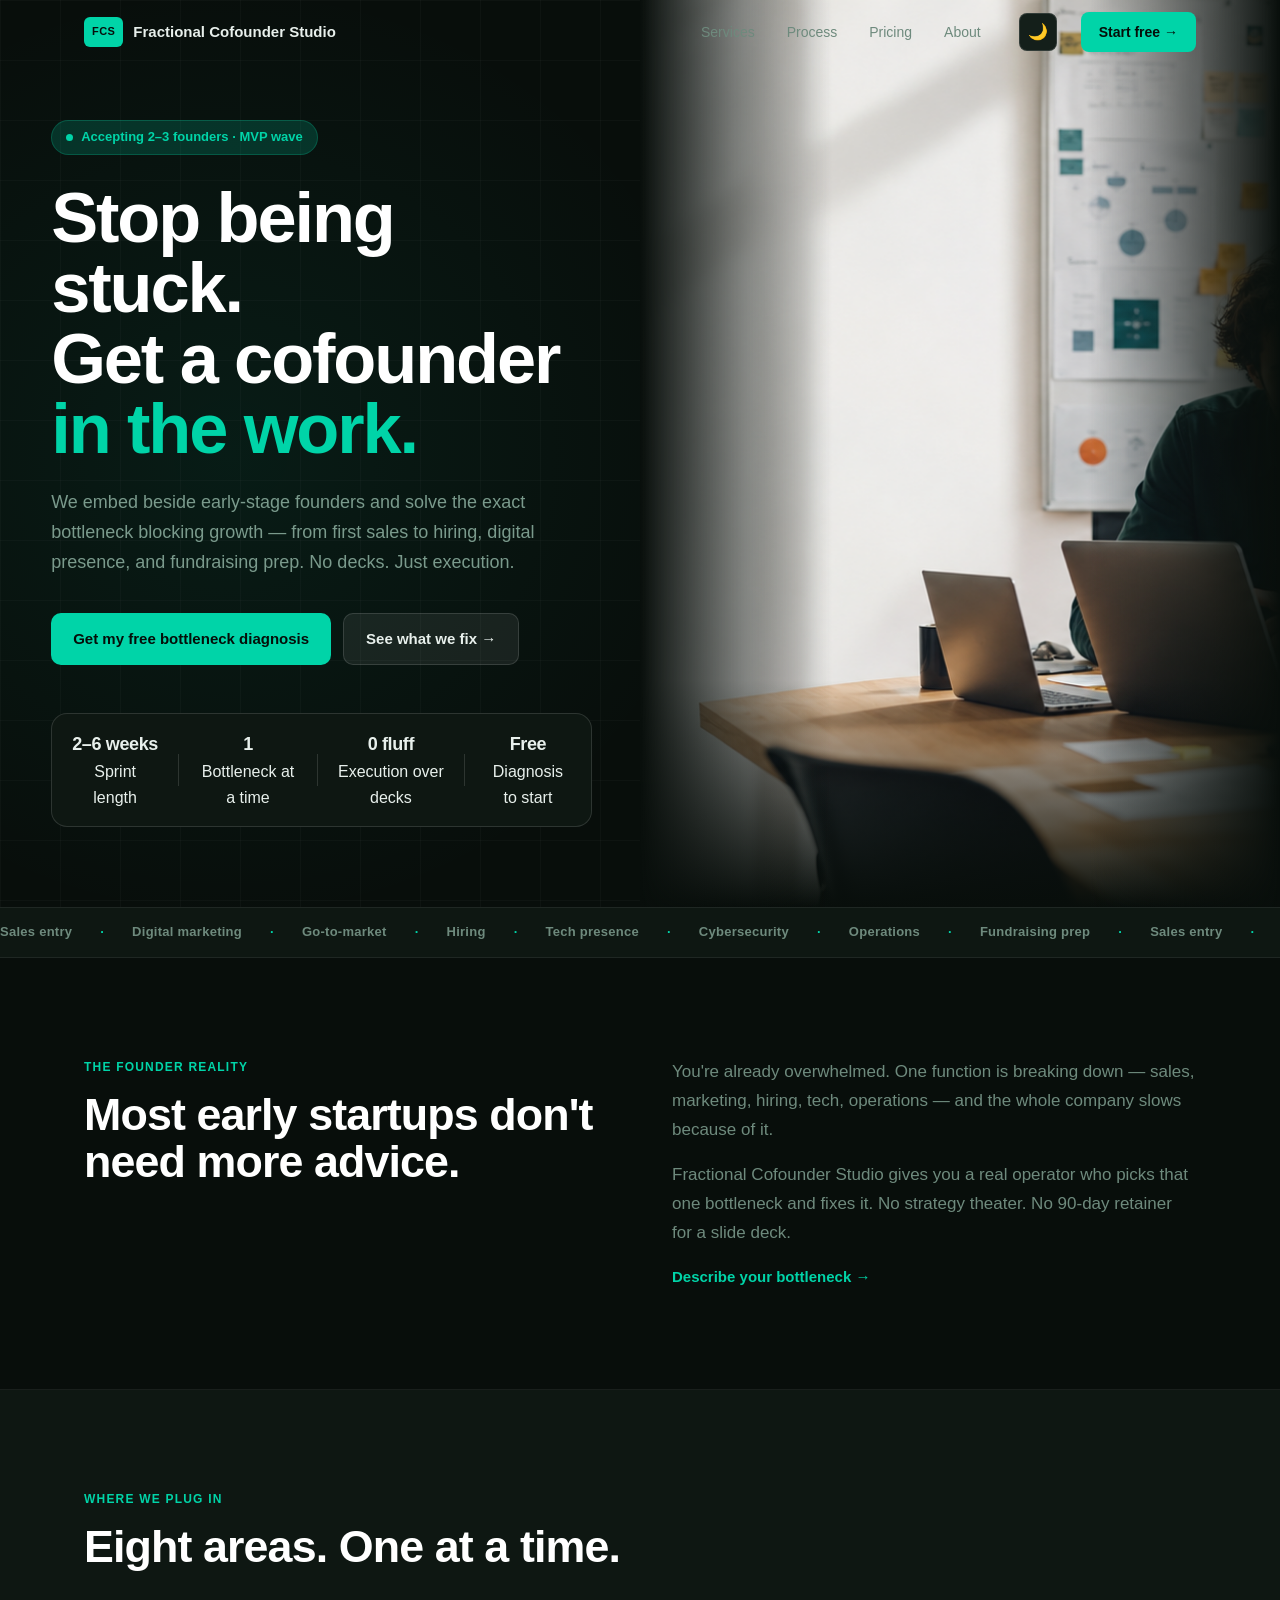
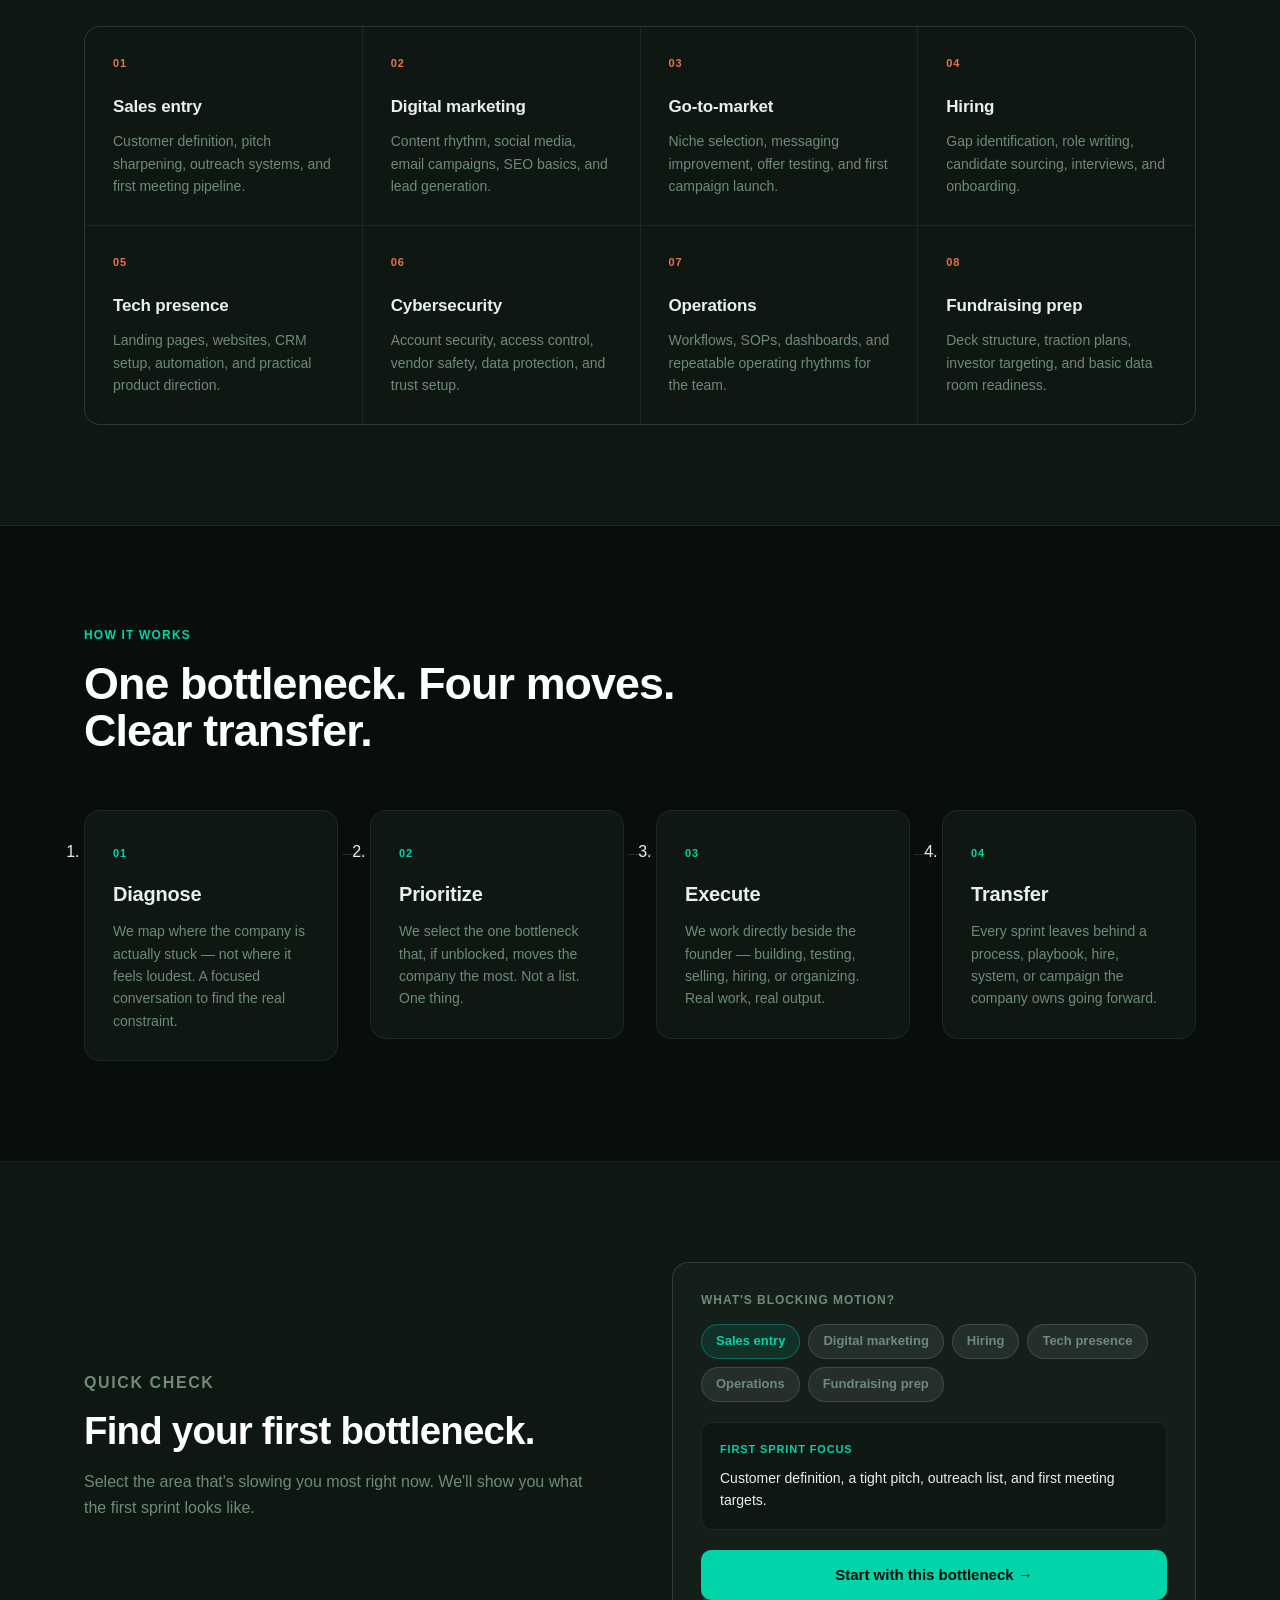
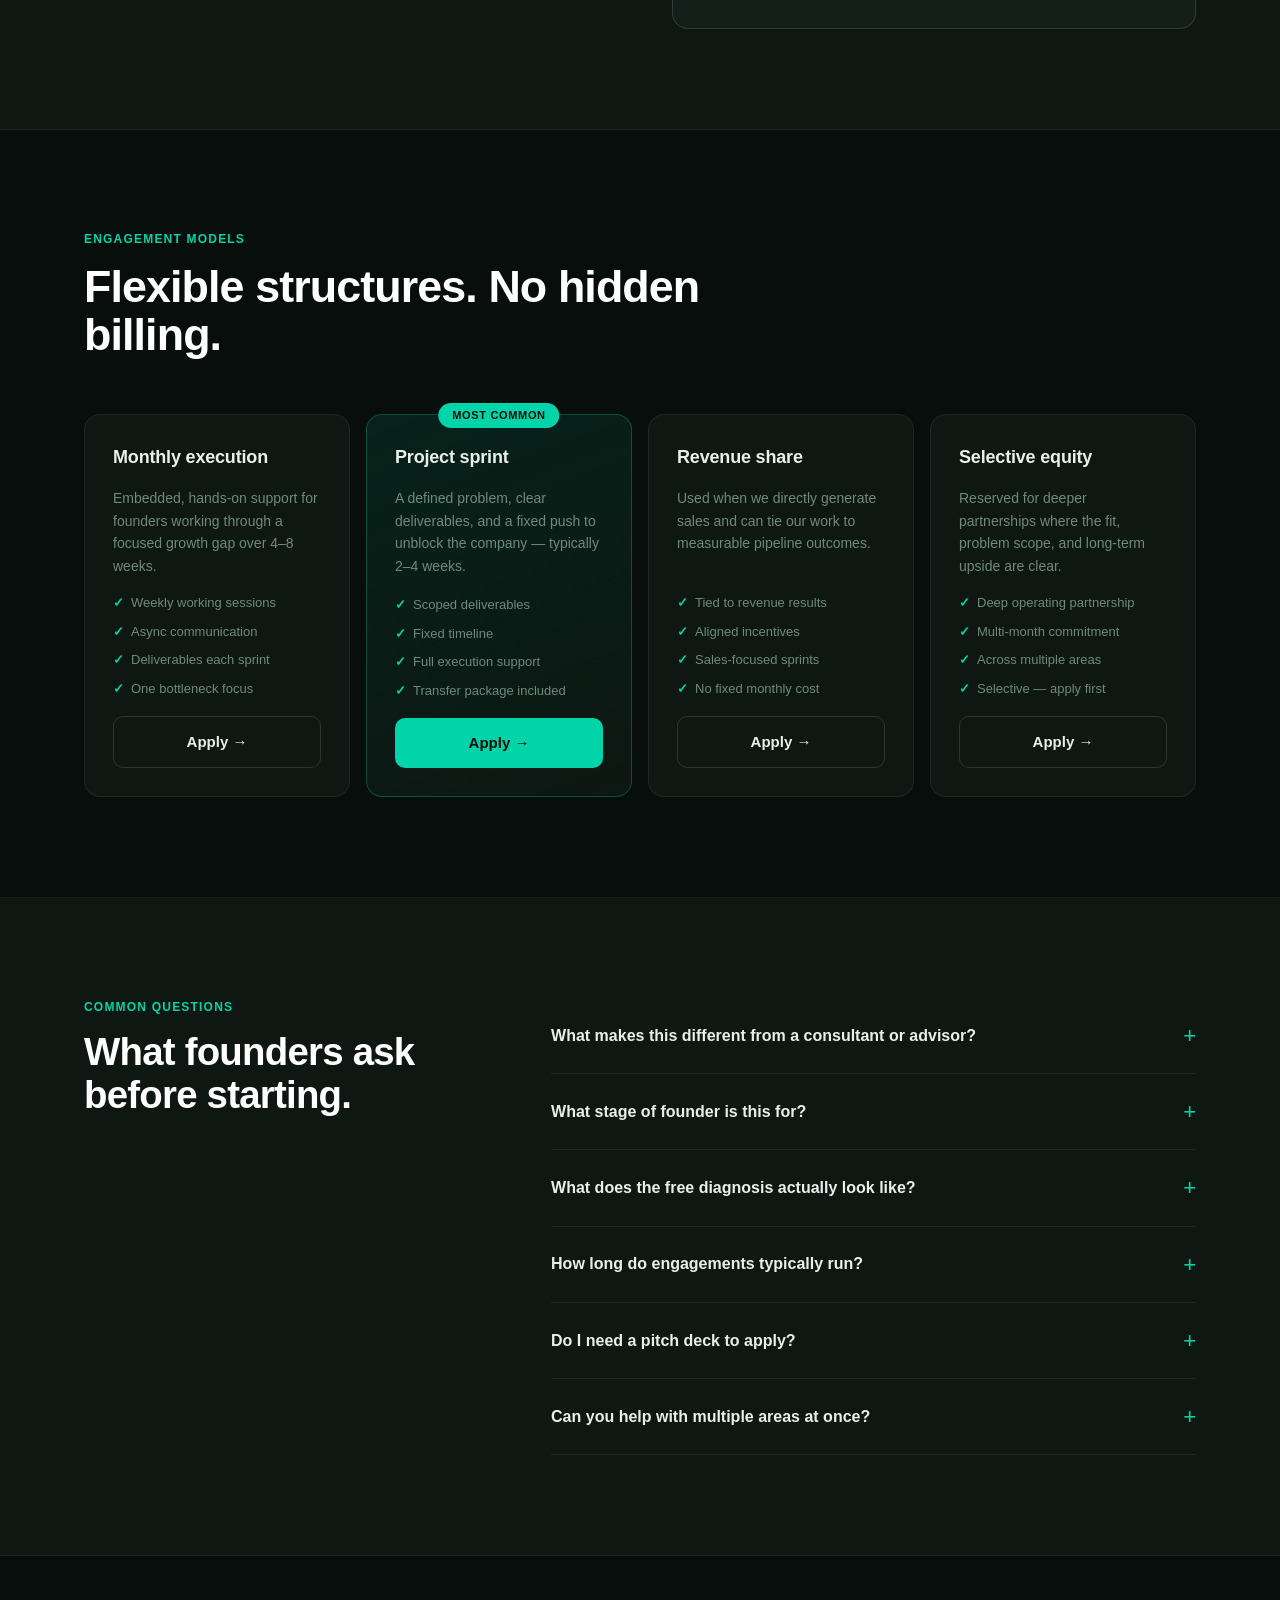
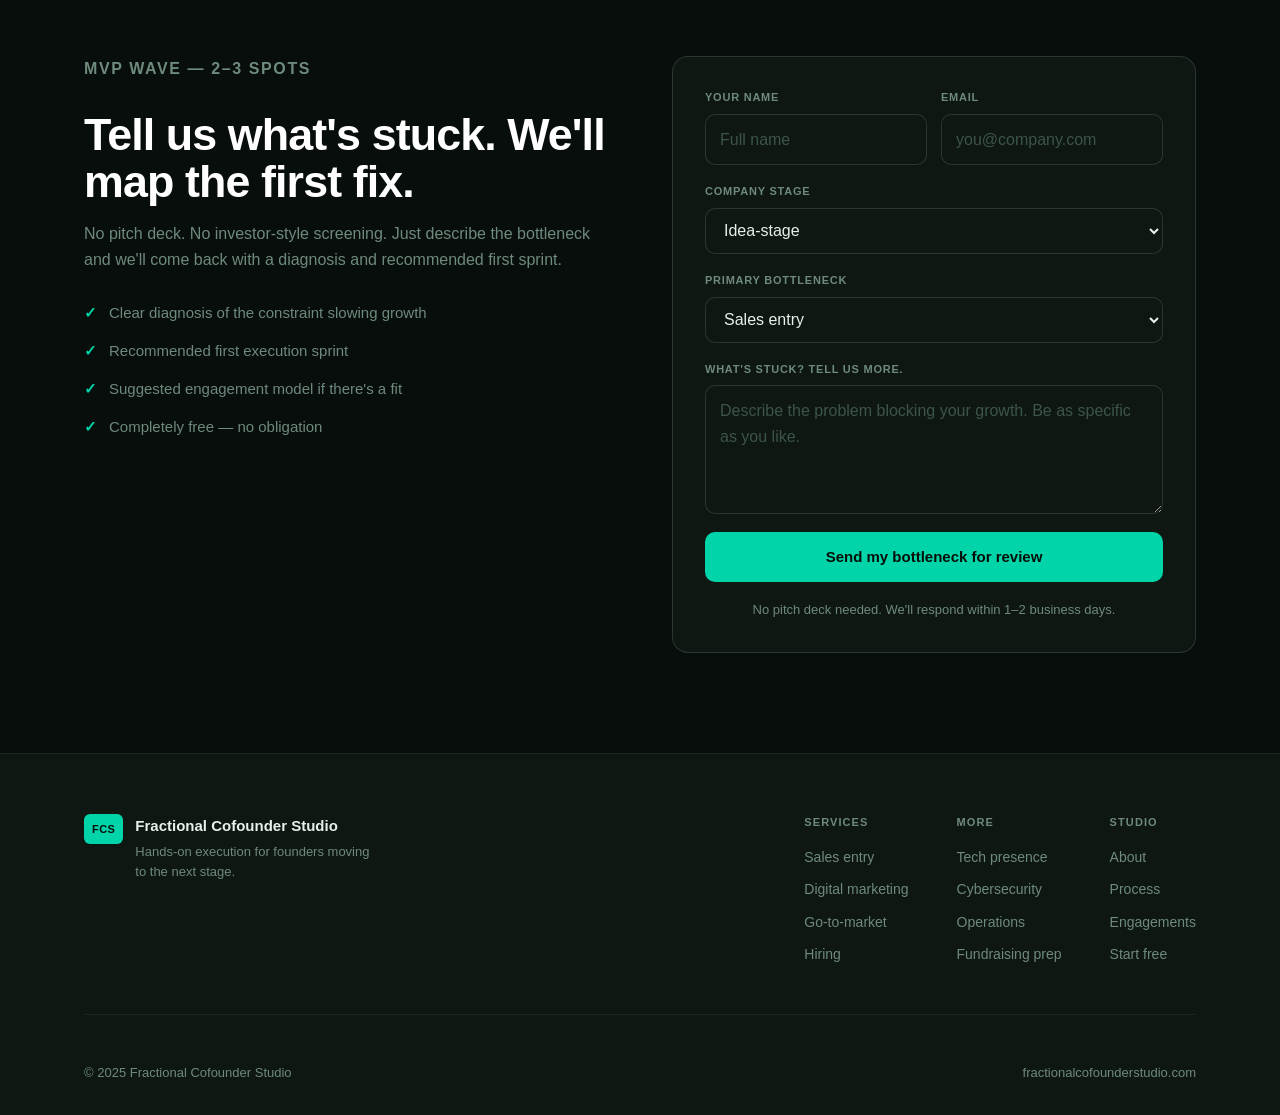
==== commit 37a1394b: "Fix: expand wk to weeks in hero stat bar Co-Authored-By: Claude Sonnet 4.6 <noreply@anthropic.com>" ====
--- a/index.html
+++ b/index.html
@@ -115,7 +115,7 @@
           </div>
           <dl class="hero-stats reveal">
             <div class="stat">
-              <dt><strong>2–6 wk</strong></dt>
+              <dt><strong>2–6 weeks</strong></dt>
               <dd>Sprint length</dd>
             </div>
             <div class="stat-divider" aria-hidden="true"></div>
@@ -136,7 +136,7 @@
           </dl>
         </div>
         <div class="hero-image-panel">
-          <img src="assets/hero-founder-operator.png" alt="Two founders working together at a laptop" width="900" height="600" loading="eager" />
+          <img src="./assets/hero-founder-operator.png" alt="Two founders working together at a laptop" width="900" height="600" loading="eager" />
           <div class="image-overlay" aria-hidden="true"></div>
         </div>
       </section>
--- a/css/styles.css
+++ b/css/styles.css
@@ -298,8 +298,7 @@
   display: flex;
   flex-direction: column;
   justify-content: center;
-  padding: 120px max(24px, calc((100vw - 1160px)/2 + 24px)) 80px;
-  padding-right: 48px;
+  padding: 120px 48px 80px clamp(24px, 4vw, 80px);
   position: relative;
   z-index: 2;
 }
@@ -357,12 +356,25 @@
   width: fit-content;
   transition: background 0.3s, border-color 0.3s;
 }
-.stat { padding: 0 24px; text-align: center; }
-.stat strong { display: block; font-size: 22px; font-weight: 800; color: var(--text); letter-spacing: -0.02em; transition: color 0.3s; }
-.stat span   { font-size: 12px; color: var(--muted); white-space: nowrap; }
-.stat-divider { width: 1px; height: 36px; background: var(--border2); flex-shrink: 0; }
-.hero-image-panel { position: relative; overflow: hidden; }
-.hero-image-panel img { position: absolute; inset: 0; width: 100%; height: 100%; object-fit: cover; }
+.stat { padding: 0 20px; text-align: center; }
+.stat strong { display: block; font-size: 18px; font-weight: 800; color: var(--text); letter-spacing: -0.02em; white-space: nowrap; transition: color 0.3s; }
+.stat span   { font-size: 11px; color: var(--muted); white-space: nowrap; }
+.stat-divider { width: 1px; height: 32px; background: var(--border2); flex-shrink: 0; }
+.hero-image-panel {
+  position: relative;
+  overflow: hidden;
+  min-height: 100vh;
+}
+.hero-image-panel img {
+  position: absolute;
+  top: 0;
+  right: 0;
+  bottom: 0;
+  left: 0;
+  width: 100%;
+  height: 100%;
+  object-fit: cover;
+}
 .image-overlay {
   position: absolute;
   inset: 0;
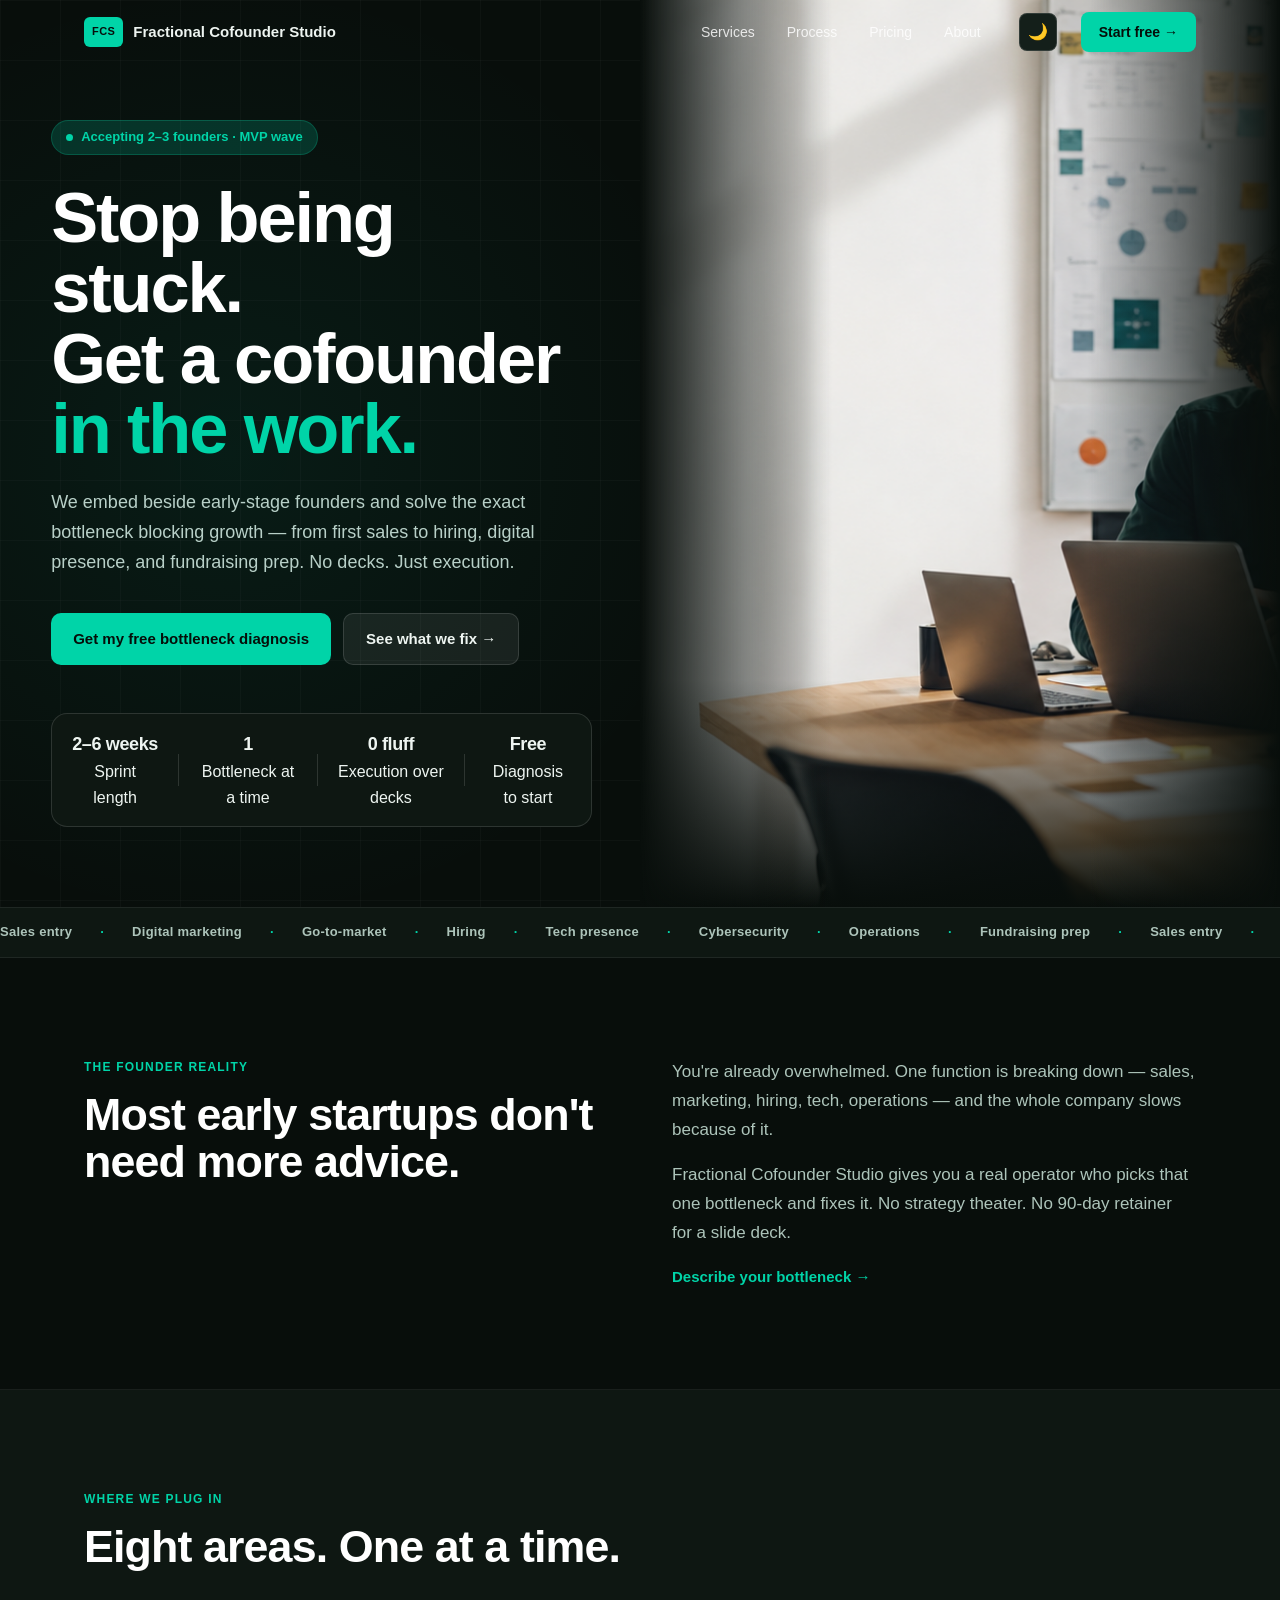
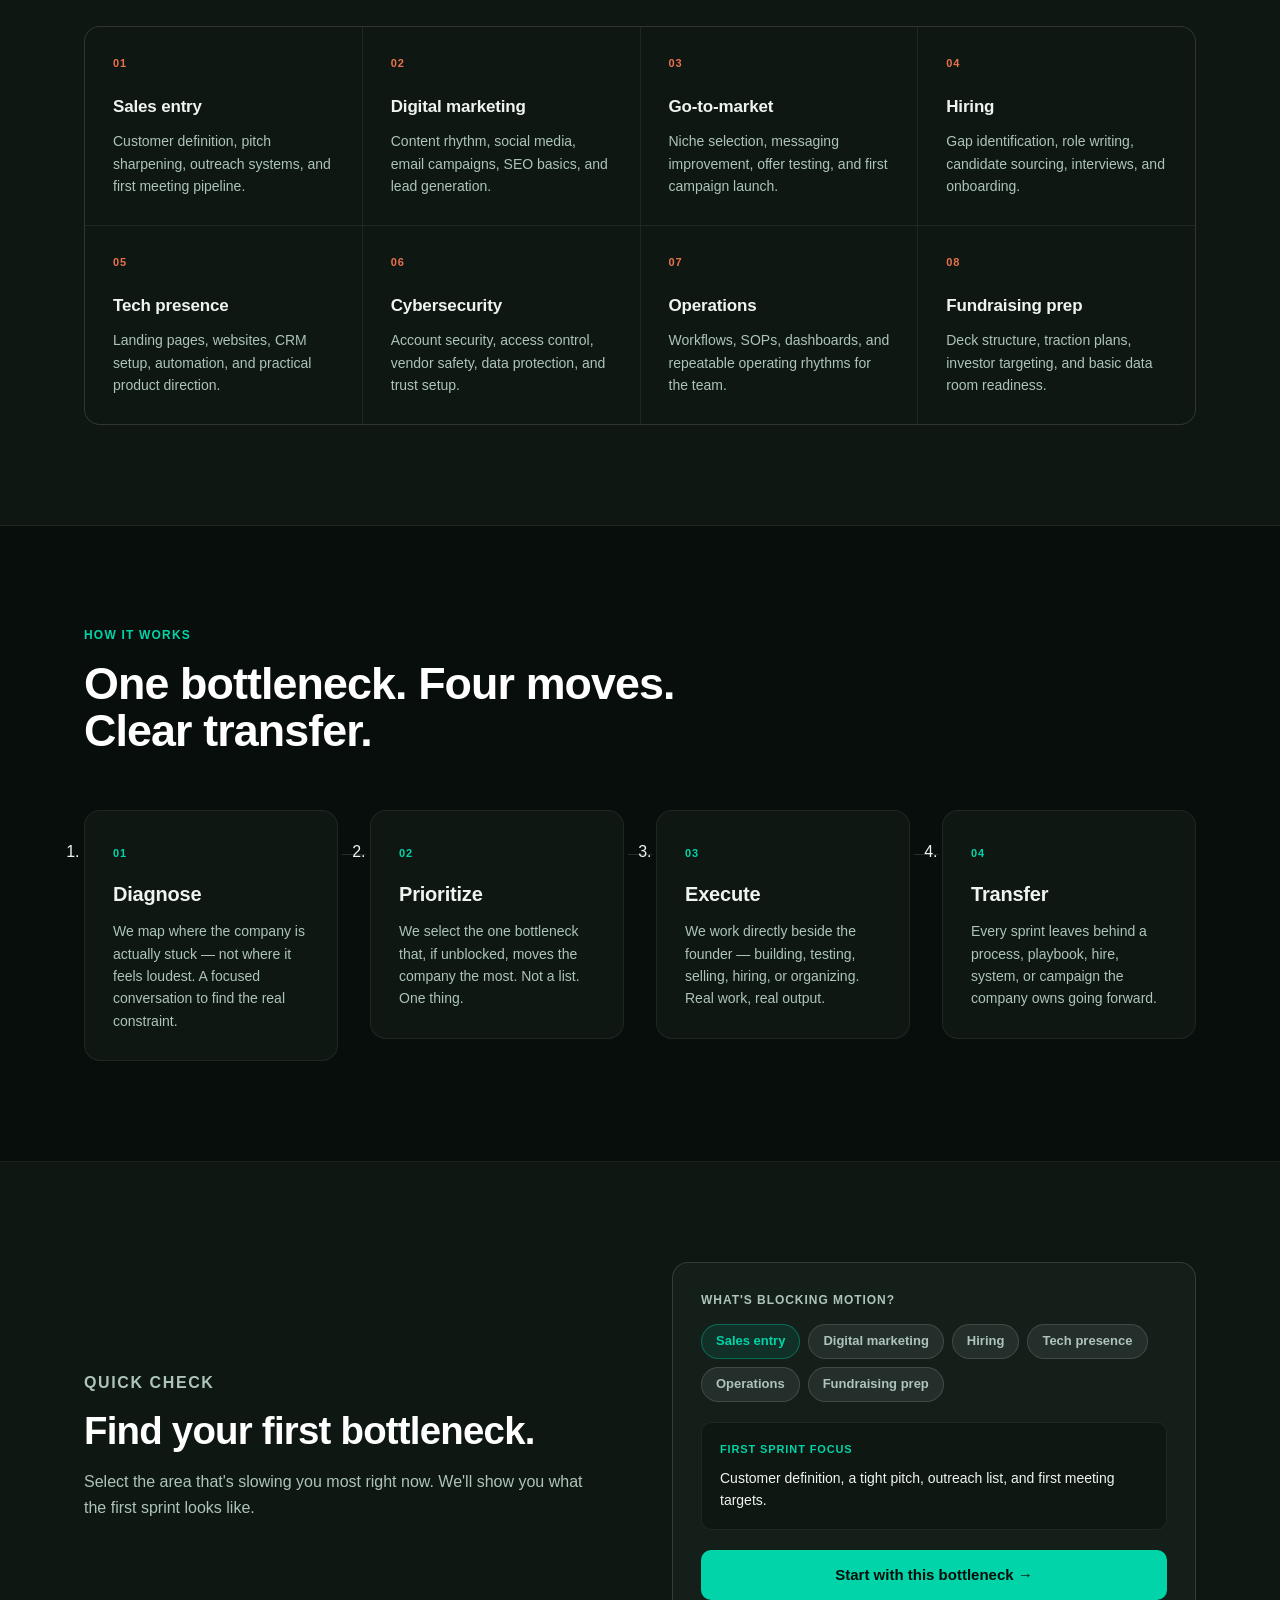
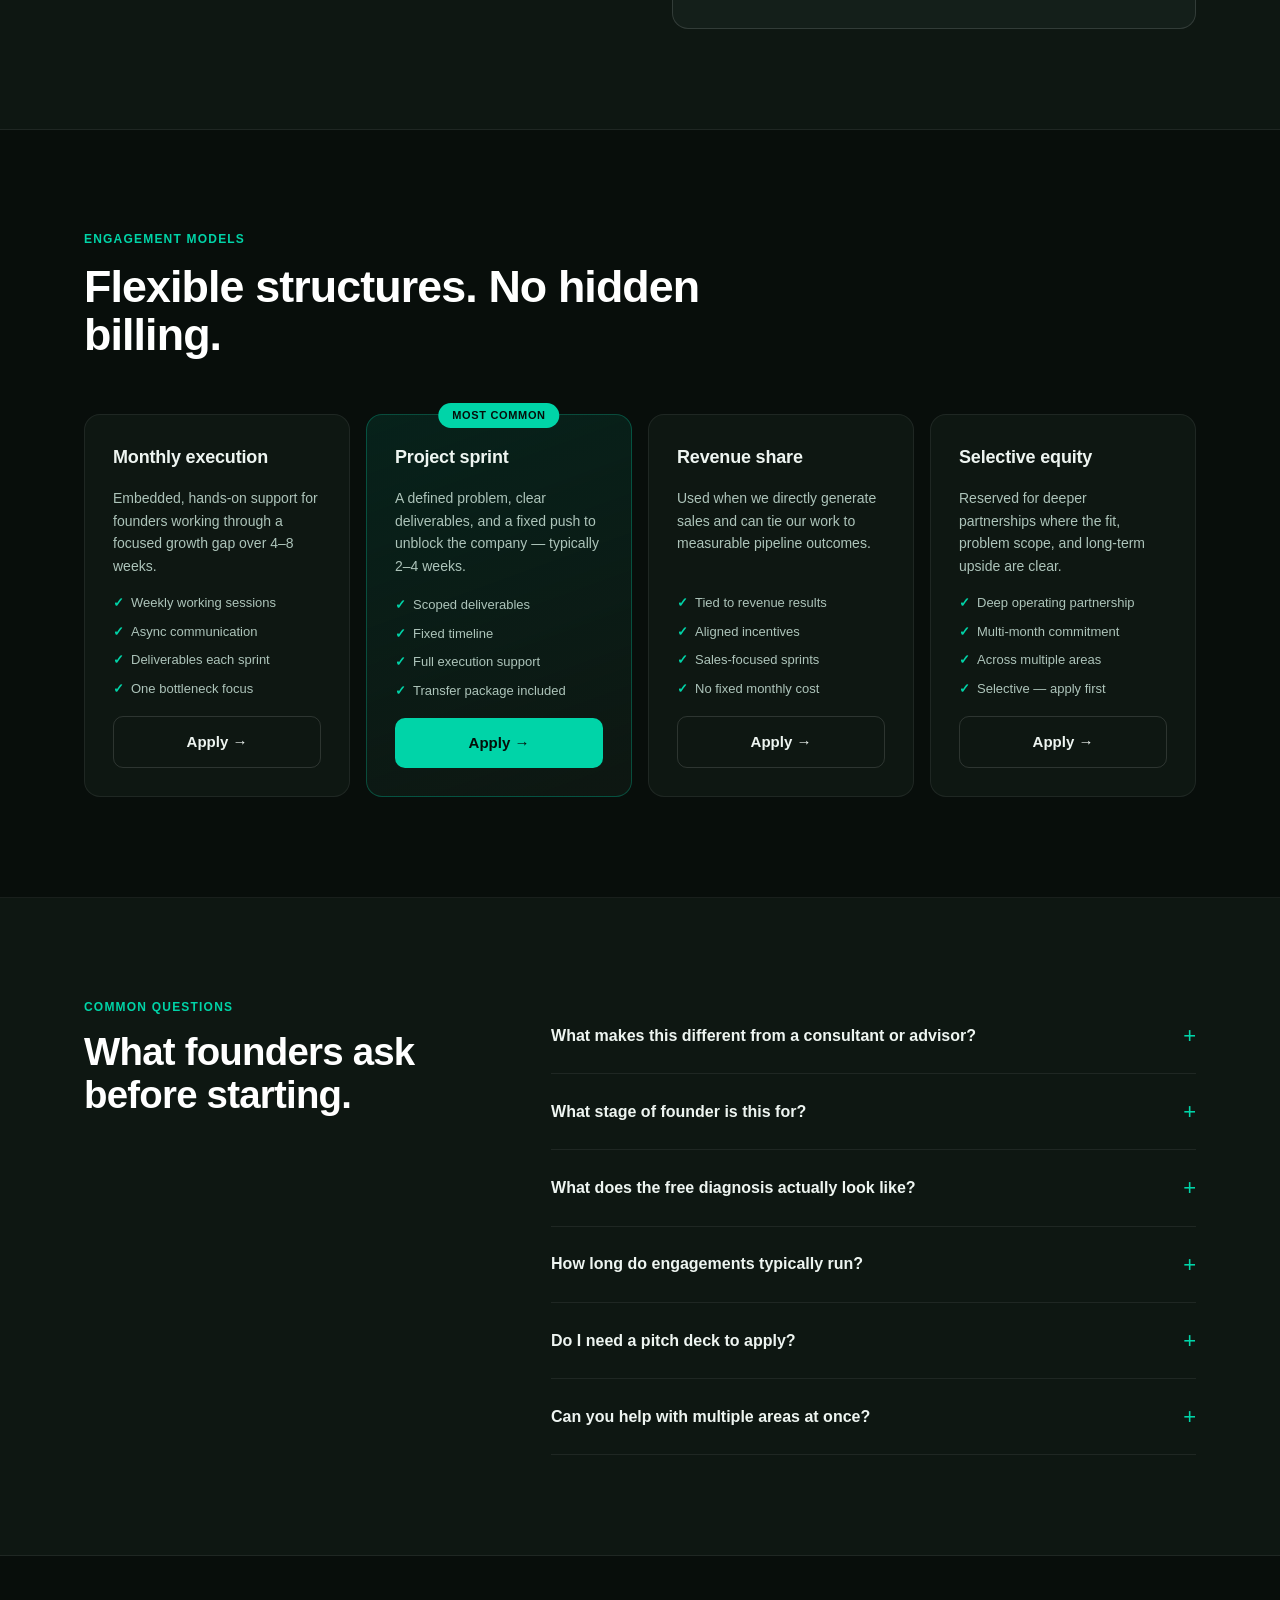
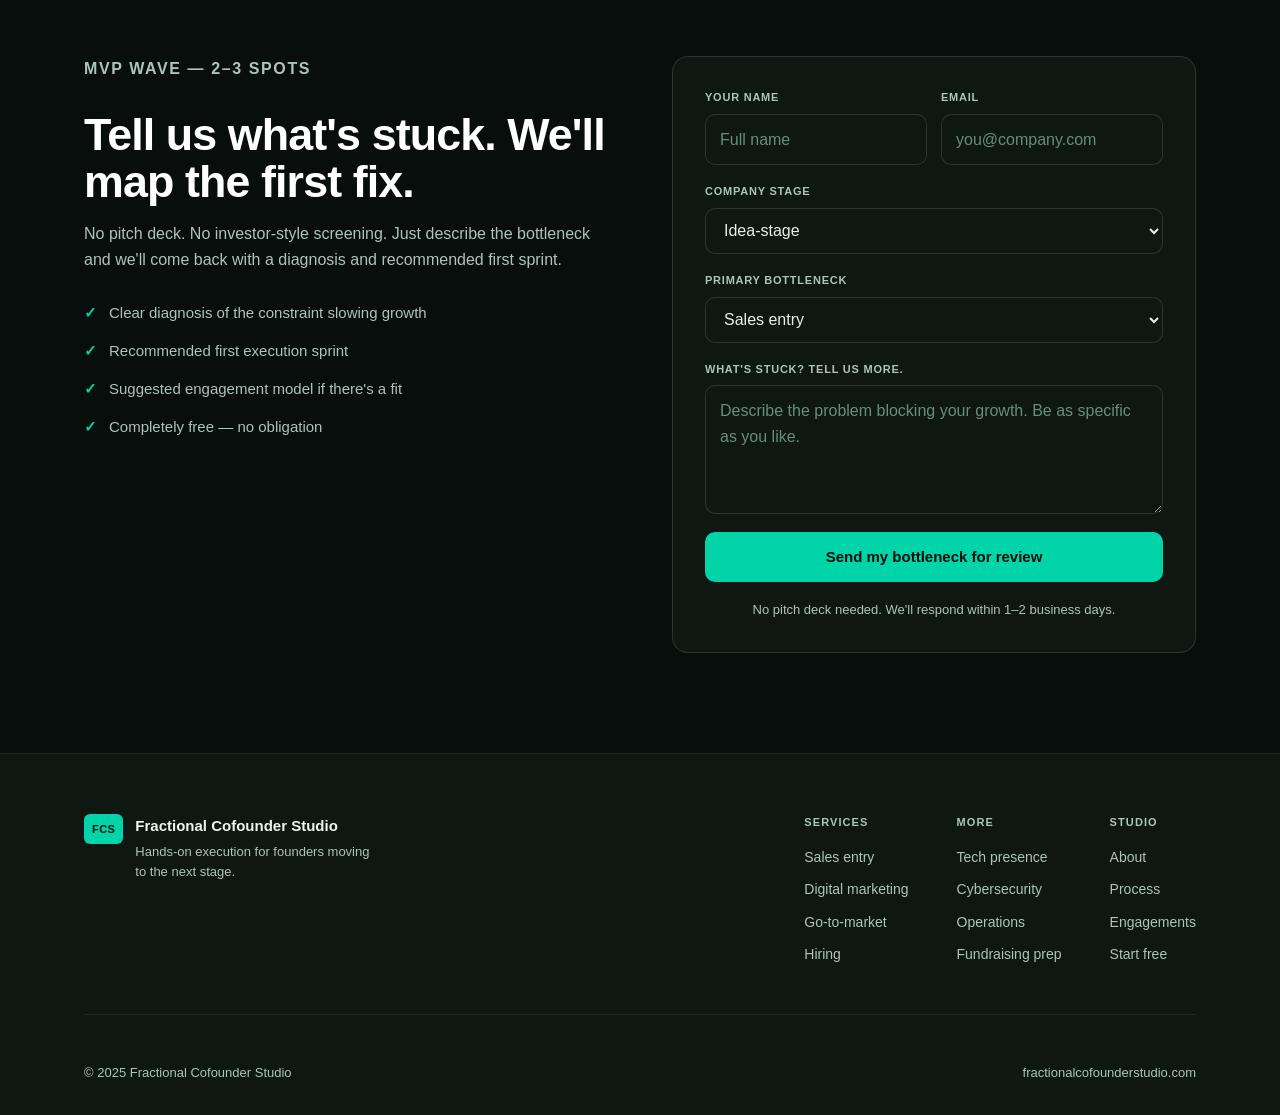
==== commit d80eabba: "Add FCS favicon for browser tab SVG favicon using brand teal (#00d4a8) background with dark FCS lett" ====
--- a/index.html
+++ b/index.html
@@ -7,6 +7,8 @@
     <meta name="description" content="Fractional Cofounder Studio helps idea-stage, pre-seed, and seed founders solve growth bottlenecks through hands-on execution in sales, marketing, hiring, tech, operations, cybersecurity, and fundraising." />
     <meta name="robots" content="index, follow" />
     <link rel="canonical" href="https://fractionalcofounderstudio.com/" />
+    <link rel="icon" href="assets/favicon.svg" type="image/svg+xml" />
+    <link rel="apple-touch-icon" href="assets/favicon.svg" />
 
     <!-- Security meta tags -->
     <meta http-equiv="X-Content-Type-Options" content="nosniff" />
--- a/css/styles.css
+++ b/css/styles.css
@@ -8,8 +8,8 @@
   --bg3:       #141f1a;
   --border:    rgba(255,255,255,0.07);
   --border2:   rgba(255,255,255,0.13);
-  --text:      #e8f0ec;
-  --muted:     #6e8a7d;
+  --text:      #eef5f1;
+  --muted:     #adc4ba;
   --white:     #ffffff;
   --teal:      #00d4a8;
   --teal-dark: #00a882;
@@ -29,7 +29,7 @@
 
   /* Hero */
   --hero-text: #ffffff;
-  --hero-sub:  #7a9a8c;
+  --hero-sub:  #b8d0c8;
   --grid-line: rgba(255,255,255,0.025);
 
   /* Ticker */
@@ -42,7 +42,7 @@
   /* Inputs */
   --input-bg:  #0e1712;
   --input-text:#e8f0ec;
-  --input-ph:  #3d5549;
+  --input-ph:  #6a8c80;
 }
 
 /* ── Light theme ── */
@@ -53,7 +53,7 @@
   --border:    rgba(0,0,0,0.08);
   --border2:   rgba(0,0,0,0.14);
   --text:      #0d1a14;
-  --muted:     #5a7068;
+  --muted:     #344f47;
   --white:     #0d1a14;
   --teal:      #00966e;
   --teal-dark: #007557;
@@ -66,7 +66,7 @@
 
   --nav-bg:    rgba(244,247,245,0.92);
   --hero-text: #0d1a14;
-  --hero-sub:  #5a7068;
+  --hero-sub:  #2e4a42;
   --grid-line: rgba(0,0,0,0.04);
 
   --ticker-bg: #ffffff;
@@ -146,14 +146,16 @@
 .logo-text { color: var(--text); transition: color 0.3s; }
 .nav-links { display: flex; gap: 4px; margin-left: auto; }
 .nav-links a {
-  color: var(--muted);
+  color: rgba(255,255,255,0.82);
   font-size: 14px;
   font-weight: 500;
   padding: 6px 14px;
   border-radius: 8px;
   transition: color 0.2s, background 0.2s;
 }
-.nav-links a:hover { color: var(--text); background: var(--border); }
+.nav-links a:hover { color: #ffffff; background: rgba(255,255,255,0.1); }
+[data-theme="light"] .nav-links a { color: rgba(0,0,0,0.7); }
+[data-theme="light"] .nav-links a:hover { color: var(--text); background: var(--border); }
 
 /* ── Theme toggle ── */
 .theme-toggle {
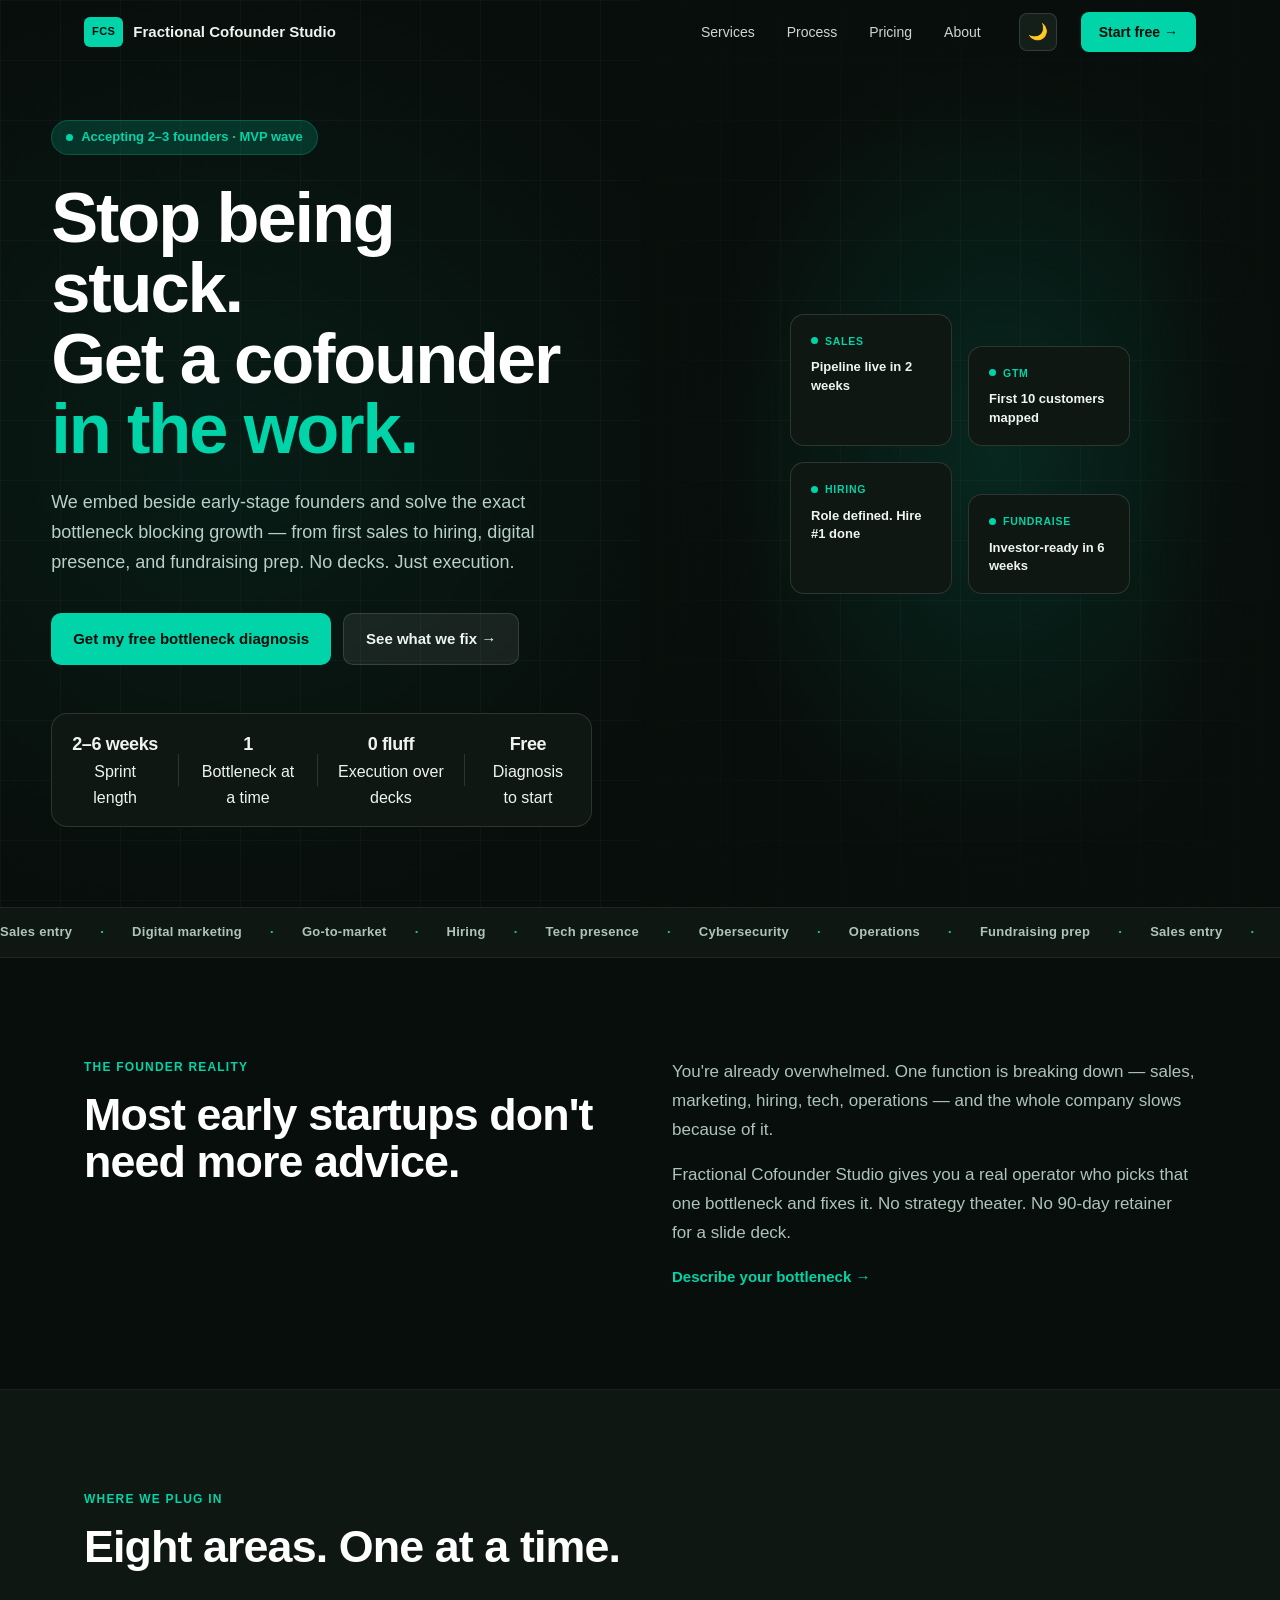
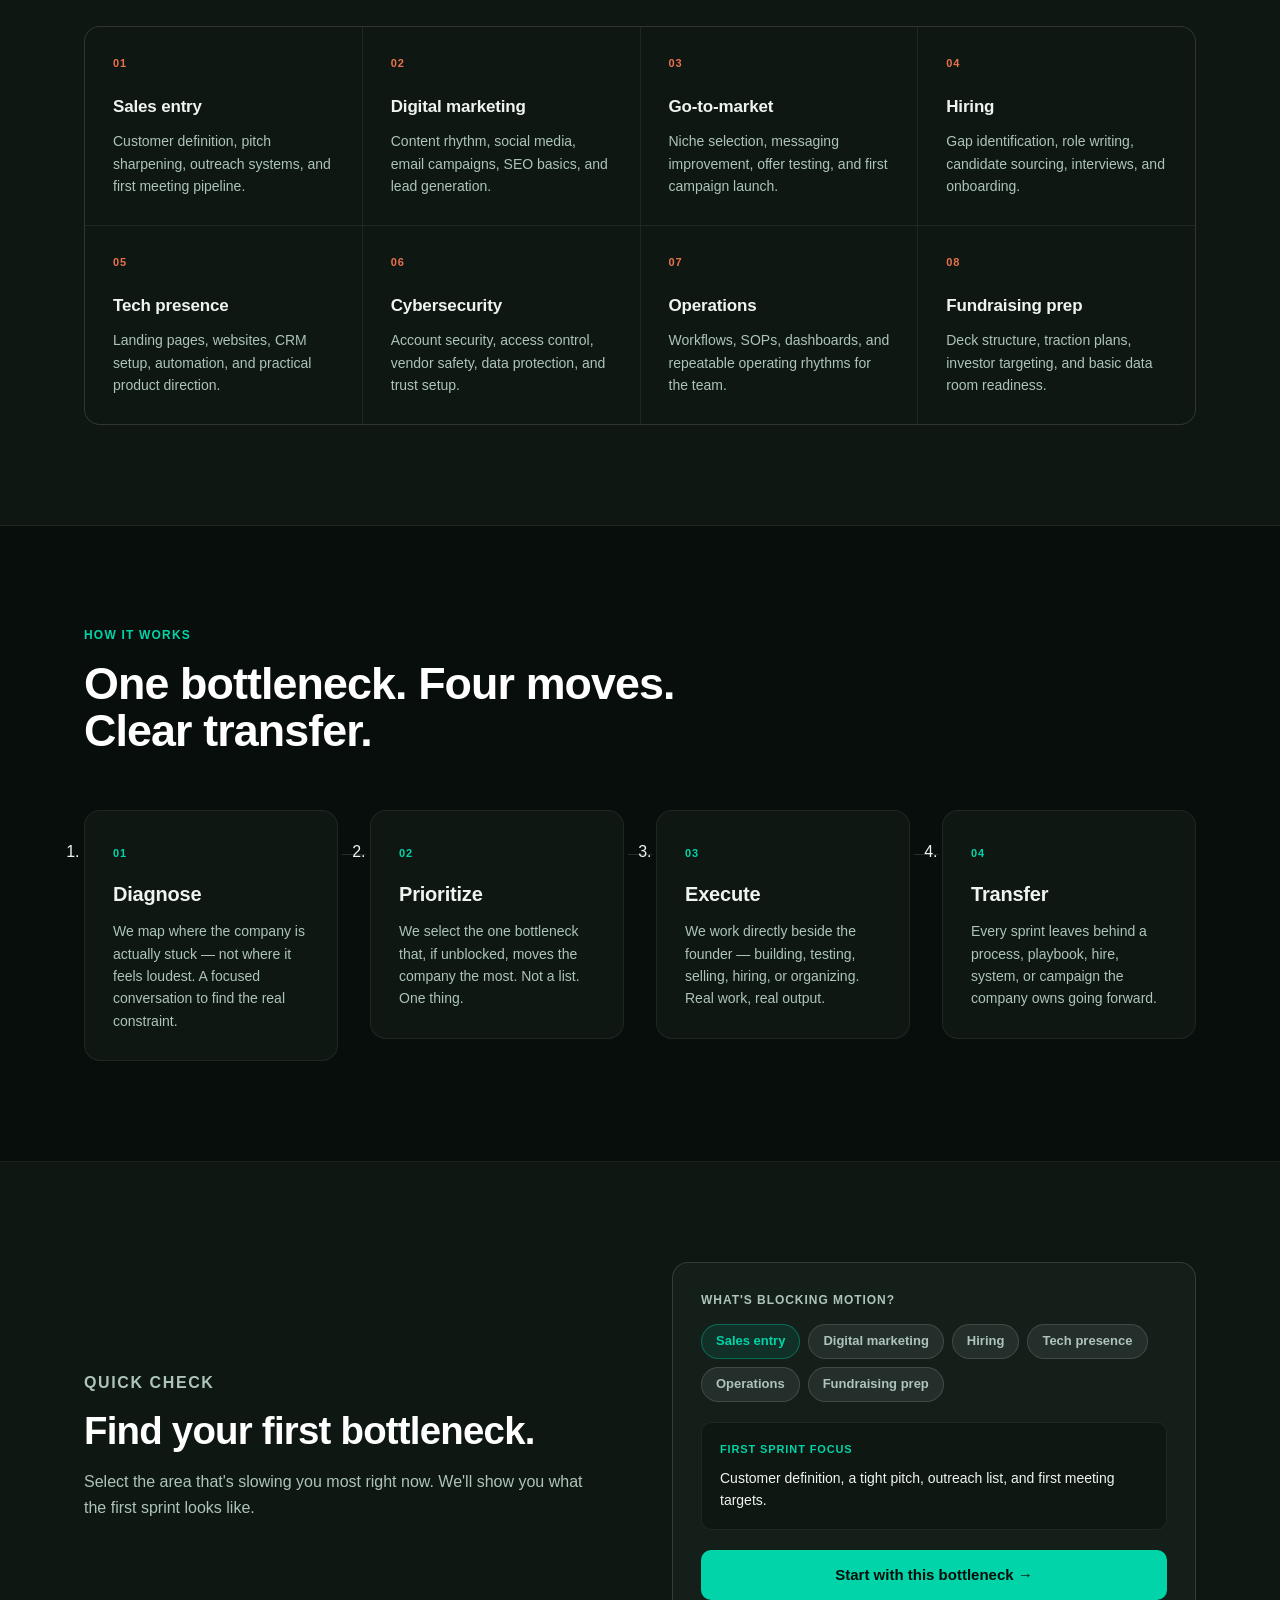
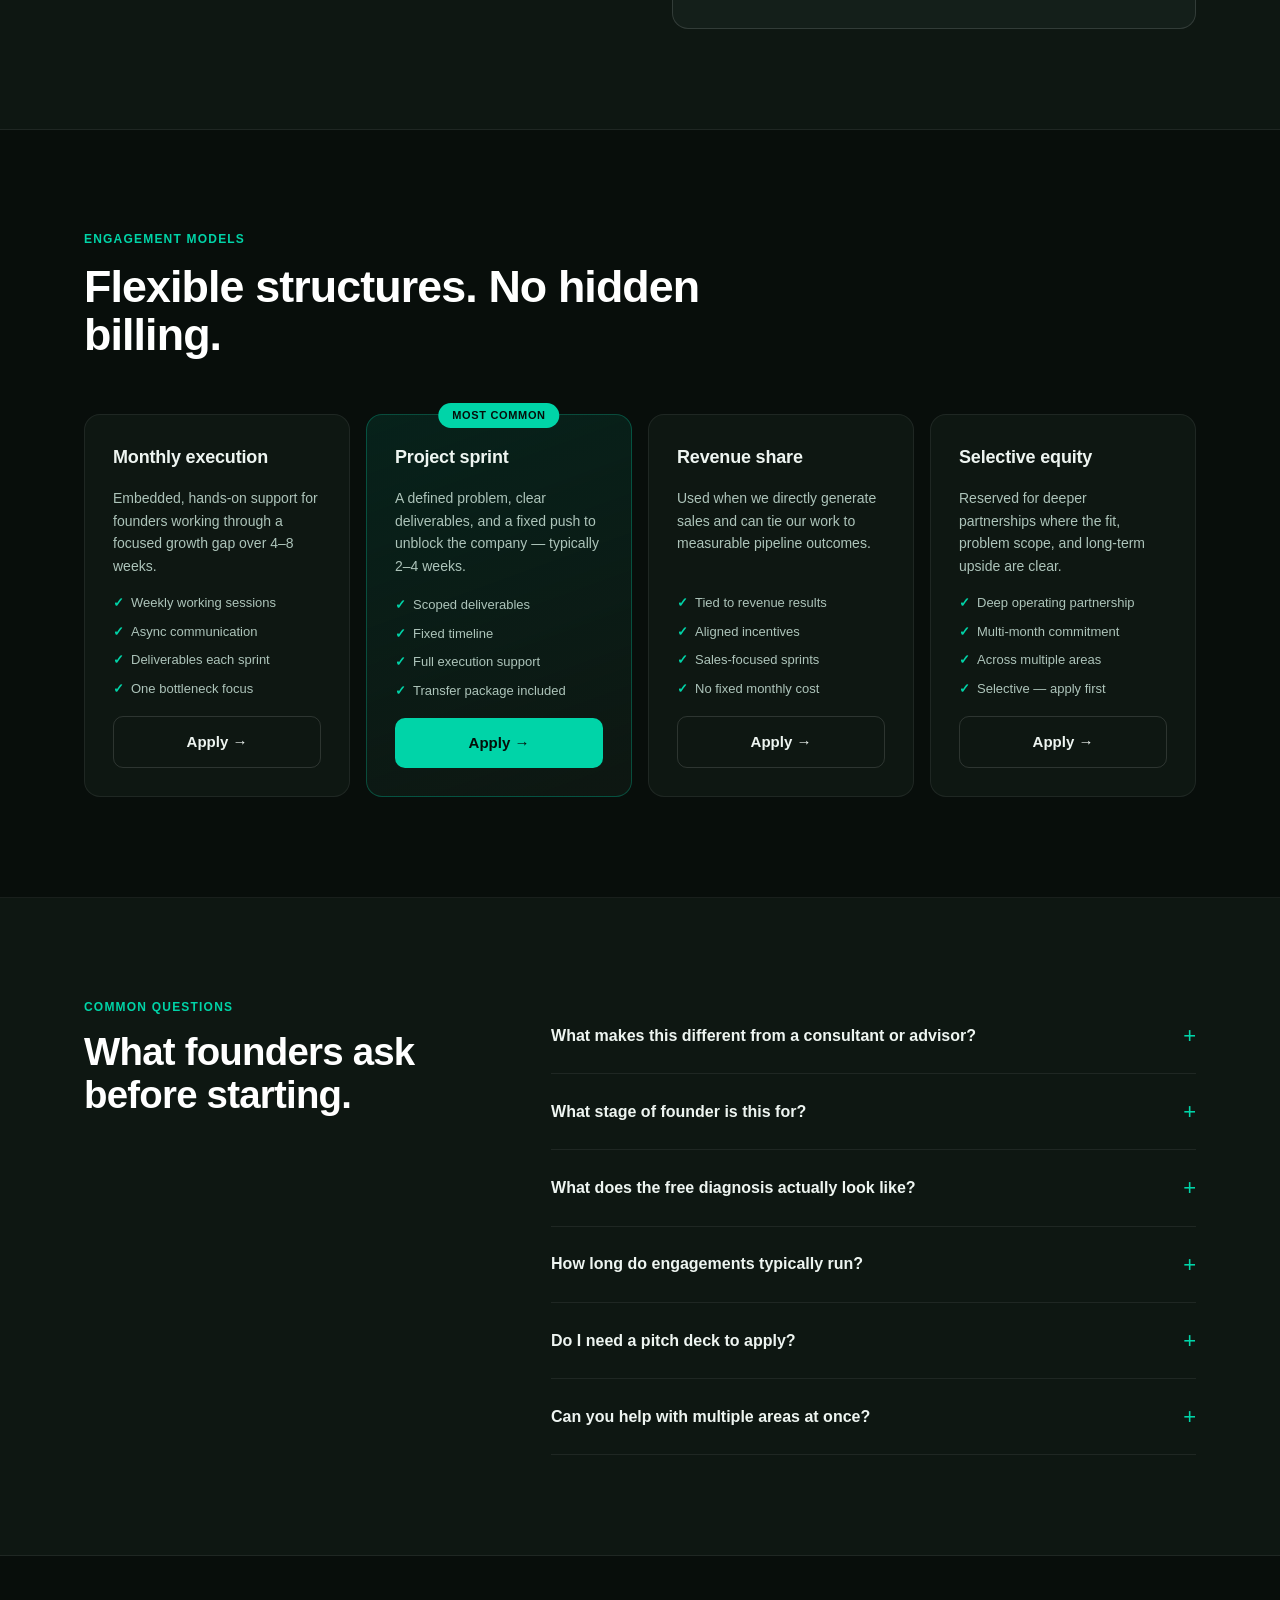
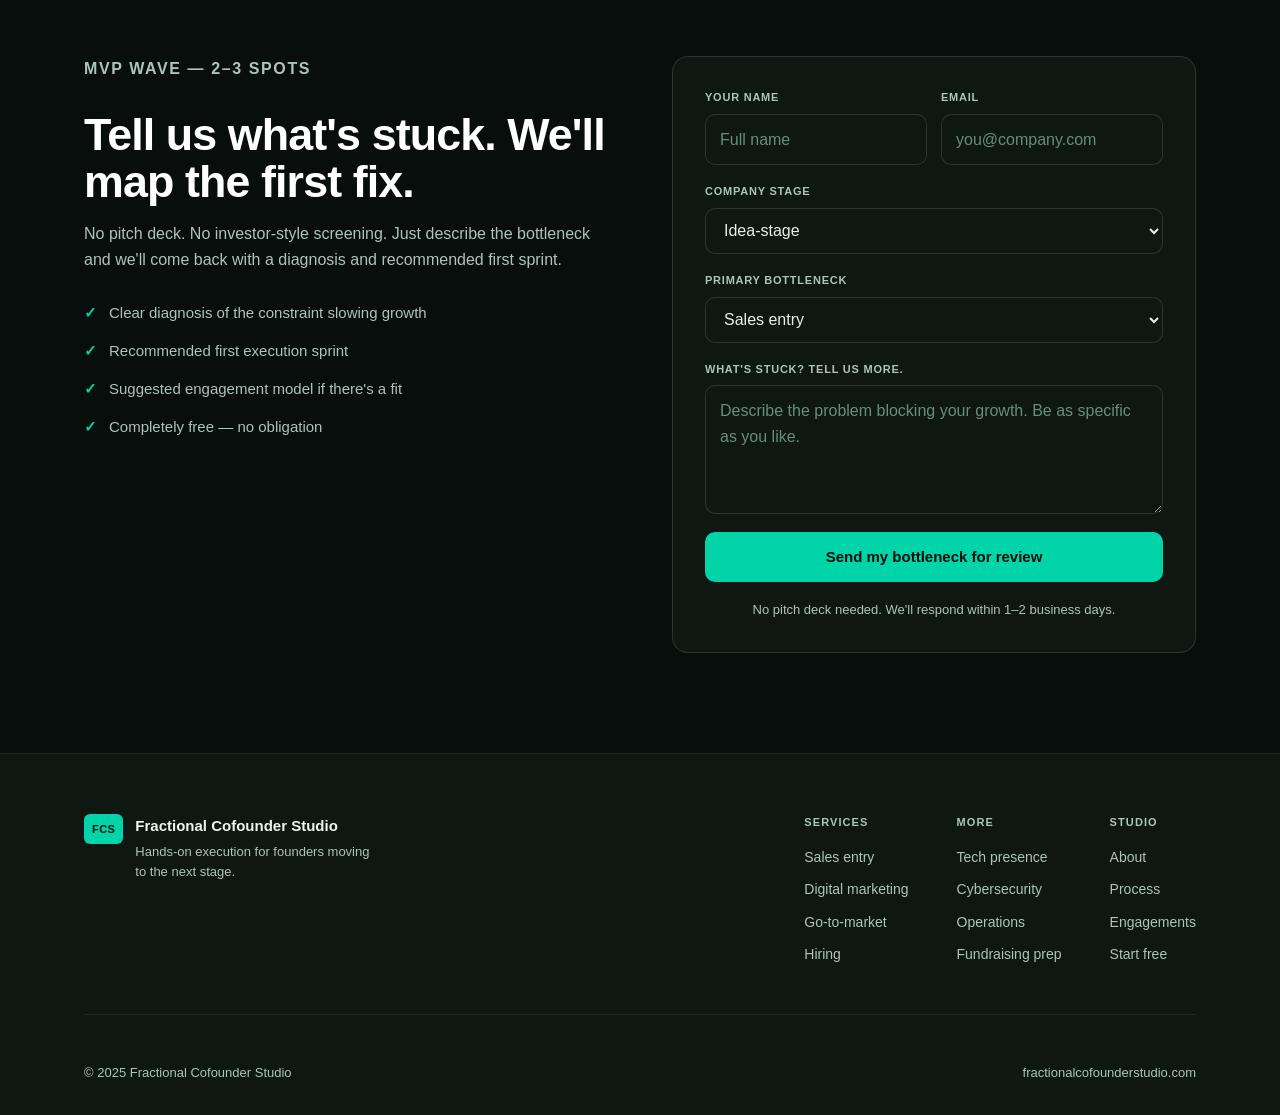
==== commit 33b8e415: "Replace hero image with animated visual panel; add scroll animations - Hero right panel: pure CSS fl" ====
--- a/index.html
+++ b/index.html
@@ -137,9 +137,27 @@
             </div>
           </dl>
         </div>
-        <div class="hero-image-panel">
-          <img src="./assets/hero-founder-operator.png" alt="Two founders working together at a laptop" width="900" height="600" loading="eager" />
-          <div class="image-overlay" aria-hidden="true"></div>
+        <div class="hero-visual" aria-hidden="true">
+          <div class="hv-glow"></div>
+          <div class="hv-grid">
+            <div class="hv-card" style="--hd:0s">
+              <div class="hv-top"><span class="hv-dot"></span><span class="hv-tag">Sales</span></div>
+              <p class="hv-text">Pipeline live in 2 weeks</p>
+            </div>
+            <div class="hv-card" style="--hd:0.8s">
+              <div class="hv-top"><span class="hv-dot"></span><span class="hv-tag">GTM</span></div>
+              <p class="hv-text">First 10 customers mapped</p>
+            </div>
+            <div class="hv-card" style="--hd:1.4s">
+              <div class="hv-top"><span class="hv-dot"></span><span class="hv-tag">Hiring</span></div>
+              <p class="hv-text">Role defined. Hire #1 done</p>
+            </div>
+            <div class="hv-card" style="--hd:0.4s">
+              <div class="hv-top"><span class="hv-dot"></span><span class="hv-tag">Fundraise</span></div>
+              <p class="hv-text">Investor-ready in 6 weeks</p>
+            </div>
+          </div>
+          <div class="hv-fade"></div>
         </div>
       </section>
 
@@ -169,11 +187,11 @@
       <section class="problem" aria-labelledby="problem-heading">
         <div class="container">
           <div class="problem-layout">
-            <div class="problem-left reveal">
+            <div class="problem-left reveal-left">
               <p class="label">The founder reality</p>
               <h2 id="problem-heading">Most early startups don't need more advice.</h2>
             </div>
-            <div class="problem-right reveal">
+            <div class="problem-right reveal-right">
               <p>You're already overwhelmed. One function is breaking down — sales, marketing, hiring, tech, operations — and the whole company slows because of it.</p>
               <p>Fractional Cofounder Studio gives you a real operator who picks that one bottleneck and fixes it. No strategy theater. No 90-day retainer for a slide deck.</p>
               <div class="problem-cta">
@@ -192,42 +210,42 @@
             <h2 id="services-heading">Eight areas. One at a time.</h2>
           </div>
           <div class="services-grid">
-            <article class="svc-card reveal">
+            <article class="svc-card reveal" data-delay="0">
               <div class="svc-num" aria-hidden="true">01</div>
               <h3>Sales entry</h3>
               <p>Customer definition, pitch sharpening, outreach systems, and first meeting pipeline.</p>
             </article>
-            <article class="svc-card reveal">
+            <article class="svc-card reveal" data-delay="80">
               <div class="svc-num" aria-hidden="true">02</div>
               <h3>Digital marketing</h3>
               <p>Content rhythm, social media, email campaigns, SEO basics, and lead generation.</p>
             </article>
-            <article class="svc-card reveal">
+            <article class="svc-card reveal" data-delay="160">
               <div class="svc-num" aria-hidden="true">03</div>
               <h3>Go-to-market</h3>
               <p>Niche selection, messaging improvement, offer testing, and first campaign launch.</p>
             </article>
-            <article class="svc-card reveal">
+            <article class="svc-card reveal" data-delay="240">
               <div class="svc-num" aria-hidden="true">04</div>
               <h3>Hiring</h3>
               <p>Gap identification, role writing, candidate sourcing, interviews, and onboarding.</p>
             </article>
-            <article class="svc-card reveal">
+            <article class="svc-card reveal" data-delay="80">
               <div class="svc-num" aria-hidden="true">05</div>
               <h3>Tech presence</h3>
               <p>Landing pages, websites, CRM setup, automation, and practical product direction.</p>
             </article>
-            <article class="svc-card reveal">
+            <article class="svc-card reveal" data-delay="160">
               <div class="svc-num" aria-hidden="true">06</div>
               <h3>Cybersecurity</h3>
               <p>Account security, access control, vendor safety, data protection, and trust setup.</p>
             </article>
-            <article class="svc-card reveal">
+            <article class="svc-card reveal" data-delay="240">
               <div class="svc-num" aria-hidden="true">07</div>
               <h3>Operations</h3>
               <p>Workflows, SOPs, dashboards, and repeatable operating rhythms for the team.</p>
             </article>
-            <article class="svc-card reveal">
+            <article class="svc-card reveal" data-delay="320">
               <div class="svc-num" aria-hidden="true">08</div>
               <h3>Fundraising prep</h3>
               <p>Deck structure, traction plans, investor targeting, and basic data room readiness.</p>
@@ -244,7 +262,7 @@
             <h2 id="process-heading">One bottleneck. Four moves. Clear transfer.</h2>
           </div>
           <ol class="process-steps" aria-label="Our four-step process">
-            <li class="process-step reveal">
+            <li class="process-step reveal" data-delay="0">
               <div class="step-number" aria-hidden="true">01</div>
               <div class="step-content">
                 <h3>Diagnose</h3>
@@ -252,7 +270,7 @@
               </div>
             </li>
             <li class="step-connector reveal" aria-hidden="true"></li>
-            <li class="process-step reveal">
+            <li class="process-step reveal" data-delay="120">
               <div class="step-number" aria-hidden="true">02</div>
               <div class="step-content">
                 <h3>Prioritize</h3>
@@ -260,7 +278,7 @@
               </div>
             </li>
             <li class="step-connector reveal" aria-hidden="true"></li>
-            <li class="process-step reveal">
+            <li class="process-step reveal" data-delay="240">
               <div class="step-number" aria-hidden="true">03</div>
               <div class="step-content">
                 <h3>Execute</h3>
@@ -268,7 +286,7 @@
               </div>
             </li>
             <li class="step-connector reveal" aria-hidden="true"></li>
-            <li class="process-step reveal">
+            <li class="process-step reveal" data-delay="360">
               <div class="step-number" aria-hidden="true">04</div>
               <div class="step-content">
                 <h3>Transfer</h3>
@@ -316,7 +334,7 @@
             <h2 id="pricing-heading">Flexible structures. No hidden billing.</h2>
           </div>
           <div class="pricing-grid">
-            <article class="price-card reveal">
+            <article class="price-card reveal" data-delay="0">
               <div class="price-tag">Monthly execution</div>
               <p>Embedded, hands-on support for founders working through a focused growth gap over 4–8 weeks.</p>
               <ul class="price-list">
@@ -327,7 +345,7 @@
               </ul>
               <a href="#intake" class="btn btn-outline btn-full">Apply →</a>
             </article>
-            <article class="price-card price-card-featured reveal">
+            <article class="price-card price-card-featured reveal" data-delay="100">
               <div class="price-badge">Most common</div>
               <div class="price-tag">Project sprint</div>
               <p>A defined problem, clear deliverables, and a fixed push to unblock the company — typically 2–4 weeks.</p>
@@ -339,7 +357,7 @@
               </ul>
               <a href="#intake" class="btn btn-primary btn-full">Apply →</a>
             </article>
-            <article class="price-card reveal">
+            <article class="price-card reveal" data-delay="200">
               <div class="price-tag">Revenue share</div>
               <p>Used when we directly generate sales and can tie our work to measurable pipeline outcomes.</p>
               <ul class="price-list">
@@ -350,7 +368,7 @@
               </ul>
               <a href="#intake" class="btn btn-outline btn-full">Apply →</a>
             </article>
-            <article class="price-card reveal">
+            <article class="price-card reveal" data-delay="300">
               <div class="price-tag">Selective equity</div>
               <p>Reserved for deeper partnerships where the fit, problem scope, and long-term upside are clear.</p>
               <ul class="price-list">
--- a/css/styles.css
+++ b/css/styles.css
@@ -101,6 +101,18 @@
   transition: opacity 0.65s var(--ease), transform 0.65s var(--ease);
 }
 .reveal.visible { opacity: 1; transform: none; }
+.reveal-left {
+  opacity: 0;
+  transform: translateX(-36px);
+  transition: opacity 0.7s var(--ease), transform 0.7s var(--ease);
+}
+.reveal-right {
+  opacity: 0;
+  transform: translateX(36px);
+  transition: opacity 0.7s var(--ease), transform 0.7s var(--ease);
+}
+.reveal-left.visible,
+.reveal-right.visible { opacity: 1; transform: none; }
 
 /* ── Container ── */
 .container { max-width: 1160px; margin: 0 auto; padding: 0 24px; }
@@ -362,26 +374,79 @@
 .stat strong { display: block; font-size: 18px; font-weight: 800; color: var(--text); letter-spacing: -0.02em; white-space: nowrap; transition: color 0.3s; }
 .stat span   { font-size: 11px; color: var(--muted); white-space: nowrap; }
 .stat-divider { width: 1px; height: 32px; background: var(--border2); flex-shrink: 0; }
-.hero-image-panel {
+/* ── Hero visual panel ── */
+.hero-visual {
   position: relative;
   overflow: hidden;
   min-height: 100vh;
-}
-.hero-image-panel img {
-  position: absolute;
-  top: 0;
-  right: 0;
-  bottom: 0;
-  left: 0;
-  width: 100%;
-  height: 100%;
-  object-fit: cover;
-}
-.image-overlay {
+  display: flex;
+  align-items: center;
+  justify-content: center;
+}
+.hv-glow {
   position: absolute;
   inset: 0;
-  background: linear-gradient(90deg, var(--bg) 0%, transparent 30%, transparent 70%, var(--bg) 100%),
-              linear-gradient(0deg, var(--bg) 0%, transparent 25%);
+  background: radial-gradient(ellipse 68% 68% at 56% 50%, rgba(0,212,168,0.13) 0%, transparent 68%);
+  pointer-events: none;
+}
+[data-theme="light"] .hv-glow {
+  background: radial-gradient(ellipse 68% 68% at 56% 50%, rgba(0,150,110,0.09) 0%, transparent 68%);
+}
+.hv-grid {
+  display: grid;
+  grid-template-columns: 1fr 1fr;
+  gap: 16px;
+  position: relative;
+  z-index: 2;
+  width: 340px;
+}
+.hv-card {
+  background: var(--card-bg);
+  border: 1px solid var(--border2);
+  border-radius: 14px;
+  padding: 18px 20px;
+  animation: hv-float 5s ease-in-out infinite;
+  animation-delay: var(--hd, 0s);
+  transition: background 0.3s, border-color 0.3s;
+}
+.hv-card:nth-child(even) { margin-top: 32px; }
+@keyframes hv-float {
+  0%, 100% { transform: translateY(0); }
+  50%       { transform: translateY(-14px); }
+}
+.hv-top {
+  display: flex;
+  align-items: center;
+  gap: 7px;
+  margin-bottom: 9px;
+}
+.hv-dot {
+  width: 7px; height: 7px;
+  border-radius: 50%;
+  background: var(--teal);
+  flex-shrink: 0;
+  animation: pulse 2s infinite;
+}
+.hv-tag {
+  font-size: 10.5px;
+  font-weight: 700;
+  color: var(--teal);
+  text-transform: uppercase;
+  letter-spacing: 0.07em;
+}
+.hv-text {
+  font-size: 13px;
+  font-weight: 600;
+  color: var(--text);
+  line-height: 1.4;
+  transition: color 0.3s;
+}
+.hv-fade {
+  position: absolute;
+  inset: 0;
+  background: linear-gradient(90deg, var(--bg) 0%, transparent 22%, transparent 78%, var(--bg) 100%),
+              linear-gradient(0deg, var(--bg) 0%, transparent 18%, transparent 82%, var(--bg) 100%);
+  pointer-events: none;
   transition: background 0.3s;
 }
 
@@ -689,7 +754,8 @@
 @media (max-width: 1024px) {
   .hero { grid-template-columns: 1fr; min-height: auto; }
   .hero-inner { padding: 120px 24px 60px; }
-  .hero-image-panel { height: 400px; }
+  .hero-visual { min-height: 380px; }
+  .hv-grid { width: 300px; gap: 12px; }
   .services-grid { grid-template-columns: repeat(2, 1fr); }
   .process-steps { grid-template-columns: 1fr; gap: 16px; }
   .step-connector { display: none; }
